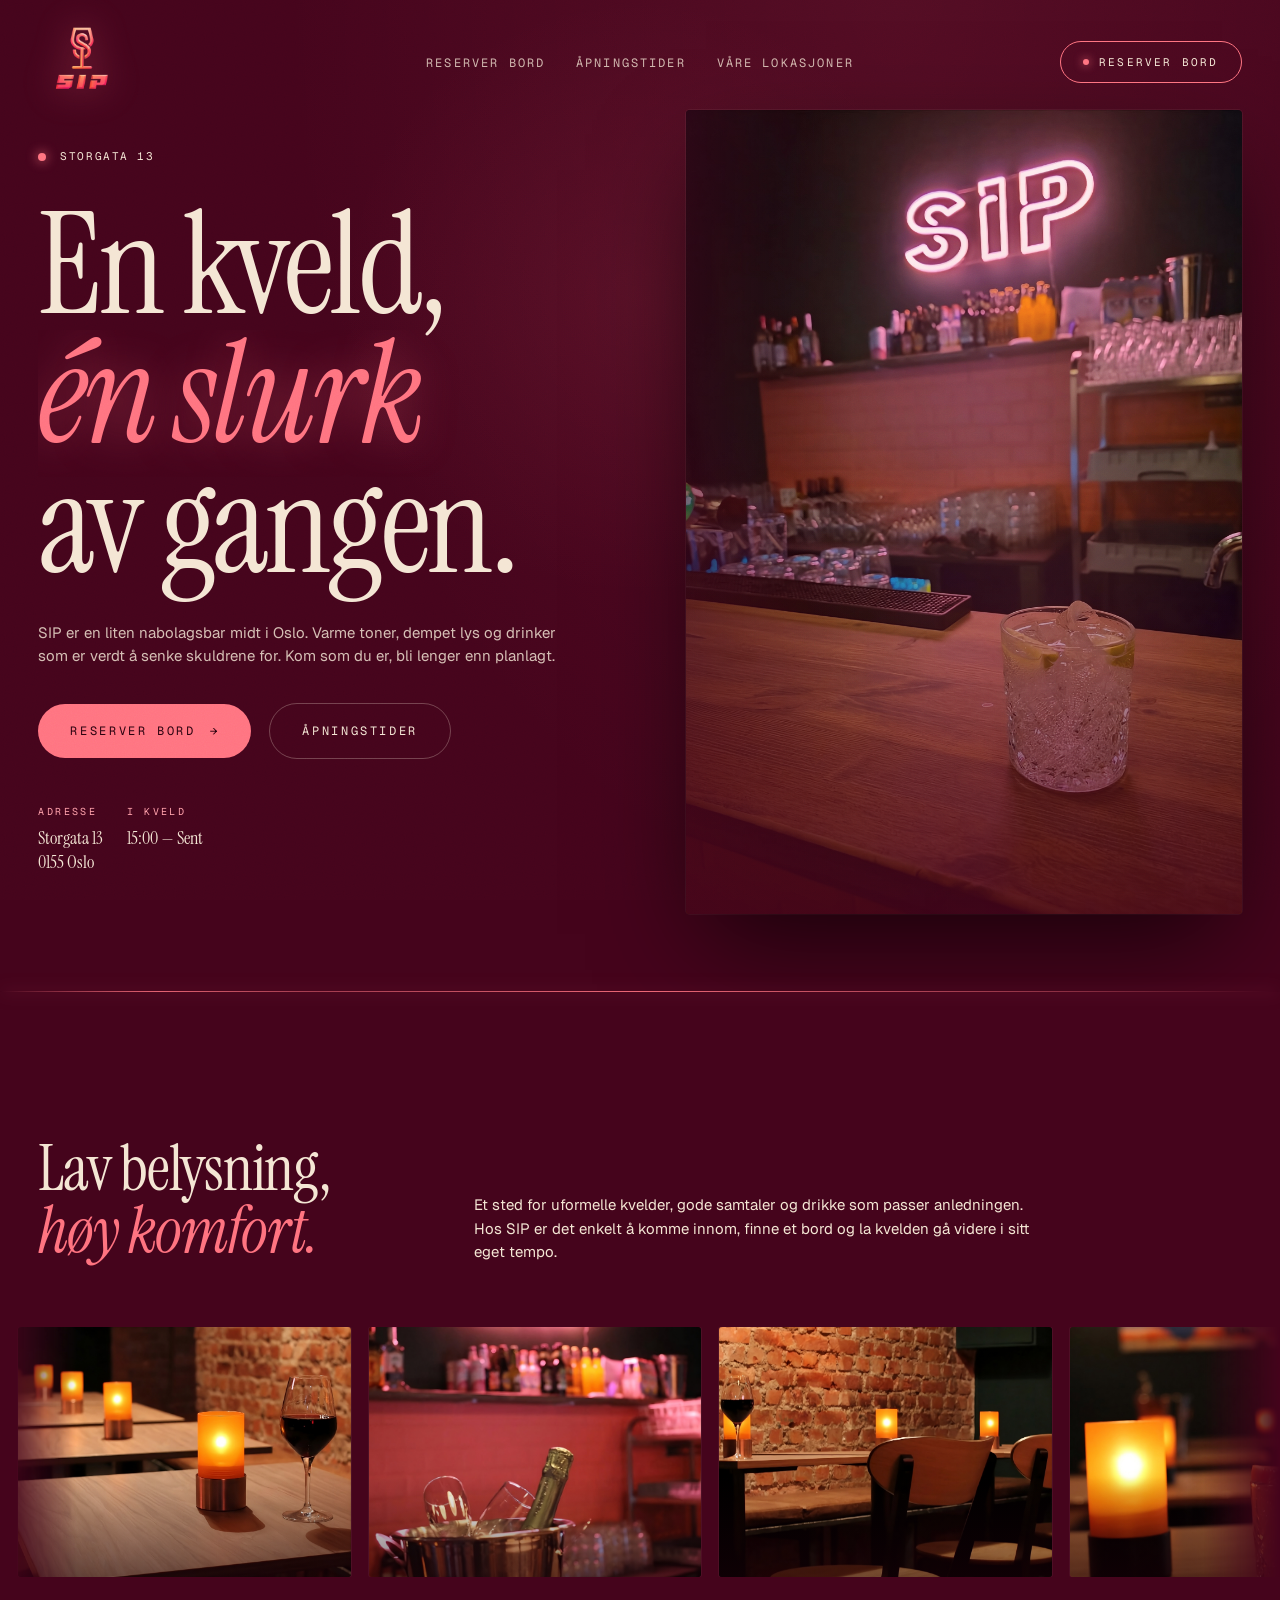
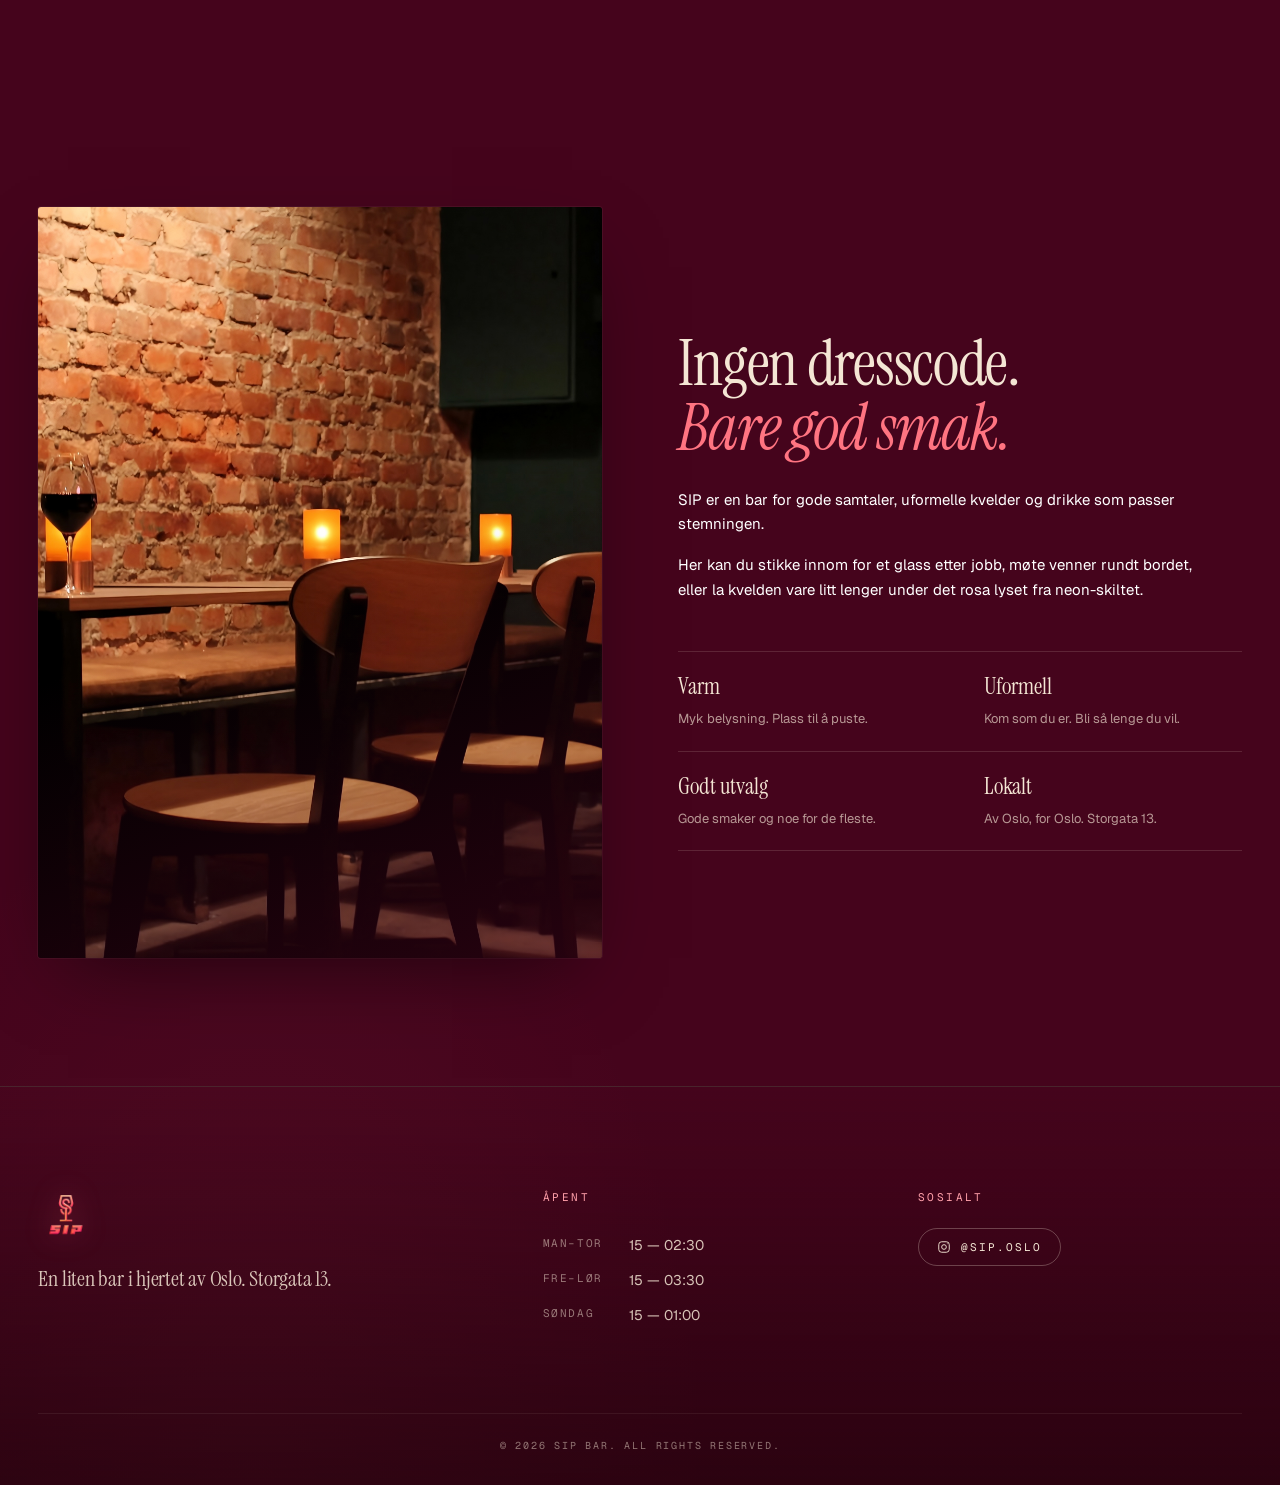
==== index.html @ f164e958 "Nav, copy, and CTA cleanup across all pages" ====
<!doctype html>
<html lang="nb">
<head>
<meta charset="utf-8">
<meta name="viewport" content="width=device-width, initial-scale=1, viewport-fit=cover">
<title>SIP — En bar i Oslo</title>
<meta name="description" content="SIP er en stemningsfull bar i Storgata 13, Oslo. Neon, stearinlys og kvelder som varer.">
<link rel="preconnect" href="https://fonts.googleapis.com">
<link rel="preconnect" href="https://fonts.gstatic.com" crossorigin>
<link href="https://fonts.googleapis.com/css2?family=Instrument+Serif:ital@0;1&family=Geist:wght@300;400;500;600&family=Geist+Mono:wght@400;500&display=swap" rel="stylesheet">
<link rel="stylesheet" href="styles.css">
<link rel="icon" type="image/png" href="assets/sip-logo.png">
<style>
/* ====================== HERO ====================== */
.hero {
  position: relative;
  min-height: 100vh;
  min-height: 100svh;
  padding-top: clamp(110px, 12vh, 160px);
  padding-bottom: clamp(48px, 6vw, 96px);
  overflow: hidden;
  isolation: isolate;
}

.hero-grid {
  position: relative;
  display: grid;
  grid-template-columns: 1.05fr 1fr;
  gap: clamp(32px, 5vw, 80px);
  align-items: stretch;
  max-width: 1680px;
  margin: 0 auto;
  padding: 0 var(--edge);
}

.hero-copy {
  display: flex;
  flex-direction: column;
  justify-content: center;
  padding: clamp(12px, 3vw, 40px) 0;
  position: relative;
  z-index: 2;
}

.hero-meta {
  display: flex;
  align-items: center;
  justify-content: space-between;
  margin-bottom: clamp(24px, 4vh, 48px);
  flex-wrap: wrap;
  gap: 18px;
}
.hero-meta-left { display: flex; align-items: center; gap: 14px; }
.hero-meta .status-dot {
  width: 8px; height: 8px; border-radius: 50%;
  background: var(--sip-neon);
  box-shadow: 0 0 12px var(--sip-neon);
  animation: pulse 2.4s ease-in-out infinite;
}
.hero-meta-right {
  font-family: var(--font-mono);
  font-size: 11px;
  letter-spacing: 0.2em;
  text-transform: uppercase;
  opacity: 0.6;
}

.hero-title {
  font-family: var(--font-display);
  font-weight: 400;
  letter-spacing: -0.025em;
  line-height: 0.92;
  font-size: clamp(64px, 11vw, 200px);
  margin: 0;
}
.hero-title .it {
  font-style: italic;
  color: var(--sip-neon);
  text-shadow: 0 0 40px rgba(255, 116, 129, 0.35);
}
.hero-title .row {
  display: block;
  overflow: hidden;
  padding-bottom: 0.12em;
  margin-bottom: -0.12em;
}
.hero-title .inner {
  display: inline-block;
  transform: translateY(110%);
  opacity: 0;
  animation: heroRise 1.1s cubic-bezier(.2,.8,.2,1) forwards;
}
.hero-title .row:nth-child(1) .inner { animation-delay: 0.15s; }
.hero-title .row:nth-child(2) .inner { animation-delay: 0.3s; }
.hero-title .row:nth-child(3) .inner { animation-delay: 0.45s; }

@keyframes heroRise {
  to { transform: translateY(0); opacity: 1; }
}

.hero-lede {
  max-width: 520px;
  margin-top: clamp(24px, 3.5vh, 40px);
  font-size: clamp(15px, 1.1vw, 18px);
  line-height: 1.55;
  opacity: 0;
  animation: fadeUp 1s 0.9s ease-out forwards;
  color: rgba(244, 230, 212, 0.82);
}
@keyframes fadeUp {
  from { opacity: 0; transform: translateY(16px); }
  to   { opacity: 1; transform: translateY(0); }
}

.hero-cta-row {
  display: flex;
  align-items: center;
  gap: 18px;
  margin-top: clamp(28px, 4vh, 48px);
  flex-wrap: wrap;
  opacity: 0;
  animation: fadeUp 1s 1.05s ease-out forwards;
}

.hero-foot {
  display: flex;
  align-items: flex-start;
  justify-content: flex-start;
  margin-top: auto;
  padding-top: clamp(32px, 5vh, 64px);
  gap: 24px;
  flex-wrap: wrap;
  opacity: 0;
  animation: fadeUp 1s 1.2s ease-out forwards;
}
.hero-foot-item {
  max-width: 200px;
}
.hero-foot-item .label {
  font-family: var(--font-mono);
  font-size: 10px;
  letter-spacing: 0.24em;
  text-transform: uppercase;
  color: var(--sip-neon-soft);
  margin-bottom: 8px;
  display: block;
}
.hero-foot-item .val {
  font-family: var(--font-display);
  font-size: clamp(18px, 1.4vw, 22px);
  line-height: 1.3;
}

/* Hero photo */
.hero-photo-wrap {
  position: relative;
  z-index: 1;
  display: flex;
  align-items: stretch;
  min-height: 520px;
}
.hero-photo {
  position: relative;
  flex: 1;
  border-radius: 4px;
  overflow: hidden;
  opacity: 0;
  transform: scale(1.04);
  animation: heroPhoto 1.6s 0.3s cubic-bezier(.2,.7,.2,1) forwards;
  box-shadow:
    0 40px 100px -20px rgba(0,0,0,0.7),
    0 0 0 1px rgba(244,230,212,0.06);
}
@keyframes heroPhoto {
  to { opacity: 1; transform: scale(1); }
}
.hero-photo img {
  width: 100%; height: 100%; object-fit: cover;
  object-position: center 35%;
  transition: transform 8s ease-out;
}
.hero-photo::after {
  content: "";
  position: absolute; inset: 0;
  pointer-events: none;
  background:
    radial-gradient(ellipse at 60% 30%, rgba(255, 116, 129, 0.22), transparent 55%),
    linear-gradient(180deg, rgba(69, 4, 28, 0) 40%, rgba(69, 4, 28, 0.5) 75%, rgba(69, 4, 28, 0.85) 100%),
    linear-gradient(90deg, rgba(69, 4, 28, 0.55), rgba(69, 4, 28, 0) 30%);
}

/* Hero photo caption */
.hero-photo-cap {
  position: absolute;
  left: 28px; bottom: 24px;
  display: flex;
  align-items: center;
  gap: 12px;
  font-family: var(--font-mono);
  font-size: 10px;
  letter-spacing: 0.24em;
  text-transform: uppercase;
  color: var(--sip-cream);
  opacity: 0.85;
  z-index: 2;
}
.hero-photo-cap .bar {
  width: 28px; height: 1px; background: var(--sip-neon);
}

/* Decorative neon line replacing ticker */
.neon-divider {
  position: relative;
  height: 1px;
  margin: 0;
  overflow: visible;
  background: linear-gradient(90deg,
    transparent 0%,
    rgba(255, 116, 129, 0.35) 15%,
    rgba(255, 116, 129, 0.9) 50%,
    rgba(255, 116, 129, 0.35) 85%,
    transparent 100%);
  box-shadow: 0 0 16px rgba(255, 116, 129, 0.55), 0 0 40px rgba(255, 116, 129, 0.2);
  animation: neonLinePulse 4s ease-in-out infinite;
}
.neon-divider::after {
  content: "";
  position: absolute;
  top: 0; bottom: 0;
  width: 25%;
  background: linear-gradient(90deg, transparent, rgba(255, 116, 129, 0.8), transparent);
  animation: neonSlide 5s ease-in-out infinite;
}
@keyframes neonLinePulse {
  0%, 100% { opacity: 1; box-shadow: 0 0 16px rgba(255, 116, 129, 0.55), 0 0 40px rgba(255, 116, 129, 0.2); }
  50%       { opacity: 0.75; box-shadow: 0 0 8px rgba(255, 116, 129, 0.35), 0 0 24px rgba(255, 116, 129, 0.1); }
}
@keyframes neonSlide {
  0%   { left: -25%; }
  100% { left: 100%; }
}
.ticker span::after {
  content: "✦";
  font-style: normal;
  color: var(--sip-neon);
  font-size: 0.7em;
}
@keyframes tick {
  from { transform: translateX(0); }
  to   { transform: translateX(-50%); }
}

/* ====================== ATMOSPHERE (EDITORIAL GRID) ====================== */
.atmosphere {
  padding: clamp(80px, 10vw, 160px) 0 clamp(60px, 8vw, 120px);
}

.section-head {
  max-width: 1680px;
  margin: 0 auto clamp(40px, 5vw, 80px);
  padding: 0 var(--edge);
  display: grid;
  grid-template-columns: 1fr 2fr;
  gap: clamp(24px, 4vw, 80px);
  align-items: end;
}
.section-head h2 {
  font-family: var(--font-display);
  font-size: clamp(40px, 5vw, 72px);
  line-height: 0.98;
  letter-spacing: -0.02em;
  font-weight: 400;
}
.section-head h2 em {
  font-style: italic;
  color: var(--sip-neon);
}
.section-head p {
  font-size: clamp(15px, 1vw, 17px);
  line-height: 1.55;
  opacity: 0.78;
  max-width: 560px;
}
.section-head .num {
  font-family: var(--font-mono);
  font-size: 11px;
  letter-spacing: 0.22em;
  text-transform: uppercase;
  color: var(--sip-neon-soft);
  display: block;
  margin-bottom: 18px;
}

/* Image marquee — continuous horizontal carousel */
.mood-marquee {
  max-width: 100%;
  overflow: hidden;
  padding: 0;
  position: relative;
  -webkit-mask-image: linear-gradient(90deg, transparent, #000 6%, #000 94%, transparent);
          mask-image: linear-gradient(90deg, transparent, #000 6%, #000 94%, transparent);
}
.mood-marquee-track {
  display: flex;
  gap: clamp(14px, 1.4vw, 24px);
  width: max-content;
  animation: moodTick 50s linear infinite;
  padding-left: clamp(14px, 1.4vw, 24px);
}
.mood-marquee:hover .mood-marquee-track { animation-play-state: paused; }
.mood-slide {
  flex: 0 0 auto;
  width: clamp(280px, 26vw, 420px);
  height: clamp(210px, 19.5vw, 315px); /* 4:3 ratio, uniform */
  border-radius: 3px;
  overflow: hidden;
  box-shadow: 0 0 0 1px rgba(244, 230, 212, 0.05);
  position: relative;
}
.mood-slide img {
  width: 100%;
  height: 100%;
  object-fit: cover;
  display: block;
}
.mood-slide::after {
  content: "";
  position: absolute; inset: 0;
  pointer-events: none;
  background: linear-gradient(180deg, transparent 60%, rgba(26, 1, 8, 0.55));
}
@keyframes moodTick {
  from { transform: translateX(0); }
  to   { transform: translateX(-50%); }
}
@media (max-width: 720px) {
  .mood-marquee { display: none; }
}

/* Asymmetric photo grid (legacy — still used if .mood-grid is present) */
.mood-grid {
  max-width: 1680px;
  margin: 0 auto;
  padding: 0 var(--edge);
  display: grid;
  grid-template-columns: repeat(12, 1fr);
  grid-auto-rows: clamp(70px, 8vw, 120px);
  gap: clamp(12px, 1.4vw, 24px);
}
.mood {
  position: relative;
  overflow: hidden;
  border-radius: 3px;
  box-shadow: 0 0 0 1px rgba(244, 230, 212, 0.05);
}
.mood img {
  width: 100%; height: 100%;
  object-fit: cover;
  transition: transform 1.4s cubic-bezier(.2,.7,.2,1), filter 0.8s ease;
}
.mood:hover img {
  transform: scale(1.06);
  filter: brightness(1.05);
}
.mood::after {
  content: "";
  position: absolute; inset: 0;
  pointer-events: none;
  background: linear-gradient(180deg, transparent 55%, rgba(26, 1, 8, 0.7));
  opacity: 0.8;
  transition: opacity 0.5s ease;
}
.mood:hover::after { opacity: 0.4; }
.mood .cap {
  position: absolute;
  left: 16px; bottom: 14px;
  font-family: var(--font-mono);
  font-size: 10px;
  letter-spacing: 0.22em;
  text-transform: uppercase;
  color: var(--sip-cream);
  z-index: 2;
  display: flex; align-items: center; gap: 8px;
}
.mood .cap::before {
  content: ""; width: 16px; height: 1px; background: var(--sip-neon);
}

/* Grid positions */
.mood.m1 { grid-column: span 5; grid-row: span 5; }
.mood.m2 { grid-column: span 4; grid-row: span 3; }
.mood.m3 { grid-column: span 3; grid-row: span 5; }
.mood.m4 { grid-column: span 4; grid-row: span 2; }
.mood.m5 { grid-column: span 4; grid-row: span 3; }
.mood.m6 { grid-column: span 5; grid-row: span 3; }

/* ====================== PHILOSOPHY / SPLIT ====================== */
.philo {
  padding: clamp(80px, 10vw, 160px) 0;
  position: relative;
}

.philo-inner {
  max-width: 1680px;
  margin: 0 auto;
  padding: 0 var(--edge);
  display: grid;
  grid-template-columns: 1fr 1fr;
  gap: clamp(40px, 6vw, 120px);
  align-items: center;
}

.philo-photo {
  position: relative;
  aspect-ratio: 3/4;
  overflow: hidden;
  border-radius: 3px;
  box-shadow: 0 30px 80px -30px rgba(0,0,0,0.6), 0 0 0 1px rgba(244,230,212,0.05);
}
.philo-photo img { width: 100%; height: 100%; object-fit: cover; }
.philo-photo::after {
  content: ""; position: absolute; inset: 0;
  background: linear-gradient(160deg, rgba(69, 4, 28, 0) 50%, rgba(69, 4, 28, 0.55));
}
.philo-photo .frame-marker {
  position: absolute;
  right: 20px; top: 20px;
  font-family: var(--font-mono);
  font-size: 10px;
  letter-spacing: 0.24em;
  text-transform: uppercase;
  color: var(--sip-cream);
  display: flex; align-items: center; gap: 10px;
  z-index: 2;
}
.philo-photo .frame-marker::before {
  content: ""; width: 6px; height: 6px; border-radius: 50%;
  background: var(--sip-neon); box-shadow: 0 0 8px var(--sip-neon);
}

.philo-copy h2 {
  font-family: var(--font-display);
  font-size: clamp(40px, 5vw, 80px);
  line-height: 1.0;
  letter-spacing: -0.02em;
  font-weight: 400;
  margin: 18px 0 28px;
}
.philo-copy h2 em { font-style: italic; color: var(--sip-neon); }

.philo-copy p {
  font-size: clamp(15px, 1.05vw, 18px);
  line-height: 1.65;
  opacity: 0.82;
  max-width: 540px;
}
.philo-copy p + p { margin-top: 16px; }

.pillar-list {
  list-style: none;
  margin-top: 48px;
  display: grid;
  grid-template-columns: 1fr 1fr;
  gap: 0;
}
.pillar-list li {
  padding: 22px 0;
  border-top: 1px solid var(--sip-hairline);
  display: flex;
  flex-direction: column;
  gap: 6px;
}
.pillar-list li:nth-child(2n) { padding-left: 24px; }
.pillar-list li:last-child,
.pillar-list li:nth-last-child(2) {
  border-bottom: 1px solid var(--sip-hairline);
}
.pillar-list .n {
  font-family: var(--font-mono);
  font-size: 10px;
  letter-spacing: 0.2em;
  color: var(--sip-neon-soft);
}
.pillar-list .t {
  font-family: var(--font-display);
  font-size: clamp(22px, 1.8vw, 28px);
  line-height: 1.1;
}
.pillar-list .d {
  font-size: 13px;
  opacity: 0.65;
  line-height: 1.5;
  margin-top: 4px;
}


/* ====================== CLOSING CTA ====================== */
.closer {
  padding: clamp(100px, 14vw, 200px) var(--edge);
  text-align: center;
  position: relative;
  overflow: hidden;
  isolation: isolate;
}
.closer::before {
  content: "";
  position: absolute; inset: 0;
  background: radial-gradient(ellipse 50% 50% at 50% 50%, rgba(255, 116, 129, 0.15), transparent 70%);
  z-index: -1;
}
.closer h2 {
  font-family: var(--font-display);
  font-size: clamp(56px, 10vw, 180px);
  line-height: 0.9;
  letter-spacing: -0.03em;
  font-weight: 400;
}
.closer h2 em { font-style: italic; color: var(--sip-neon); text-shadow: 0 0 60px rgba(255, 116, 129, 0.4); }
.closer p {
  max-width: 540px;
  margin: 28px auto 48px;
  font-size: clamp(15px, 1.1vw, 18px);
  opacity: 0.82;
  line-height: 1.55;
}

/* ====================== RESPONSIVE ====================== */
@media (max-width: 1100px) {
  .hero-grid { grid-template-columns: 1fr; }
  .hero-photo-wrap { min-height: 420px; order: -1; }
  .philo-inner { grid-template-columns: 1fr; gap: 48px; }
  .philo-photo { aspect-ratio: 16/11; max-height: 420px; }
  .hours-inner { grid-template-columns: 1fr; }
  .neon-card { aspect-ratio: 16/10; }
  .section-head { grid-template-columns: 1fr; }
  .mood-grid {
    grid-template-columns: repeat(6, 1fr);
    grid-auto-rows: clamp(80px, 12vw, 140px);
  }
  .mood.m1 { grid-column: span 6; grid-row: span 4; }
  .mood.m2 { grid-column: span 3; grid-row: span 3; }
  .mood.m3 { grid-column: span 3; grid-row: span 3; }
  .mood.m4 { grid-column: span 3; grid-row: span 2; }
  .mood.m5 { grid-column: span 3; grid-row: span 2; }
  .mood.m6 { grid-column: span 6; grid-row: span 3; }
}

@media (max-width: 640px) {
  .hero { padding-top: 100px; }
  .hero-title { font-size: clamp(56px, 16vw, 96px); }
  .hero-photo-wrap { min-height: 320px; }
  .pillar-list { grid-template-columns: 1fr; }
  .pillar-list li:nth-child(2n) { padding-left: 0; }
  .pillar-list li { border-bottom: 0; }
  .pillar-list li:last-child { border-bottom: 1px solid var(--sip-hairline); }
  .mood-grid { grid-template-columns: repeat(2, 1fr); grid-auto-rows: 180px; gap: 10px; }
  .mood.m1, .mood.m6 { grid-column: span 2; grid-row: span 2; }
  .mood.m2, .mood.m3, .mood.m4, .mood.m5 { grid-column: span 1; grid-row: span 1; }
  .hours-row .day { font-size: 22px; }
}
@media (max-width: 960px) {
  .hero { padding-top: 32px; }
}
</style>
</head>
<body data-spotlight-root>

<!-- ============ NAV ============ -->
<header class="nav">
  <a href="index.html" class="nav-logo" aria-label="SIP Bar">
    <img src="assets/sip-logo.png" alt="SIP">
  </a>
  <nav>
    <ul class="nav-links">
      <li><a href="reserver.html">Reserver Bord</a></li>
      <li><a href="aapningstider.html">Åpningstider</a></li>
      <li><a href="lokasjoner.html">Våre Lokasjoner</a></li>
    </ul>
  </nav>
  <a href="reserver.html" class="nav-cta">
    <span class="dot"></span>
    Reserver Bord
  </a>
  <button class="nav-mobile-toggle" aria-label="Meny">
    <span></span><span></span><span></span>
  </button>
</header>

<aside class="nav-mobile-panel">
  <a href="reserver.html">Reserver Bord</a>
  <a href="aapningstider.html">Åpningstider</a>
  <a href="lokasjoner.html">Våre Lokasjoner</a>
</aside>

<!-- ============ HERO ============ -->
<section class="hero">
  <!-- Cursor spotlight -->
  <div data-spotlight aria-hidden="true" style="position:absolute; inset:0; z-index:0; pointer-events:none;
        background: radial-gradient(circle 500px at var(--mx, 50%) var(--my, 30%), rgba(255, 116, 129, 0.08), transparent 60%);"></div>

  <div class="hero-grid">
    <div class="hero-copy">
      <div class="hero-meta">
        <div class="hero-meta-left">
          <span class="status-dot"></span>
          <span class="mono-small">Storgata 13</span>
        </div>
        <div class="hero-meta-right">
</div>
      </div>

      <h1 class="hero-title">
        <span class="row"><span class="inner">En kveld,</span></span>
        <span class="row"><span class="inner"><span class="it">én slurk</span></span></span>
        <span class="row"><span class="inner">av gangen.</span></span>
      </h1>

      <p class="hero-lede">
        SIP er en liten nabolagsbar midt i Oslo. Varme toner, dempet lys
        og drinker som er verdt å senke skuldrene for. Kom som du er, bli lenger enn planlagt.
      </p>

      <div class="hero-cta-row">
        <a href="reserver.html" class="btn btn--primary">
          Reserver Bord
          <span class="arrow">→</span>
        </a>
        <a href="aapningstider.html" class="btn btn--ghost">
          Åpningstider
        </a>
      </div>

      <div class="hero-foot">
        <div class="hero-foot-item">
          <span class="label">Adresse</span>
          <span class="val">Storgata 13<br>0155 Oslo</span>
        </div>
        <div class="hero-foot-item">
          <span class="label">I kveld</span>
          <span class="val">15:00 — Sent</span>
        </div>
      </div>
    </div>

    <div class="hero-photo-wrap">
      <div class="hero-photo">
        <img src="assets/bar-counter-neon.jpeg" alt="Bar-disken på SIP med neonskilt og en drink" data-parallax="0.05">
      </div>
    </div>
  </div>
</section>

<!-- ============ NEON DIVIDER ============ -->
<div class="neon-divider" aria-hidden="true"></div>

<!-- ============ ATMOSPHERE ============ -->
<section class="atmosphere">
  <div class="section-head">
    <div class="reveal">
      <span class="num">
</span>
      <h2>Lav belysning,<br><em>høy komfort.</em></h2>
    </div>
    <p class="reveal delay-1">
      Et sted for uformelle kvelder, gode samtaler og drikke som passer anledningen. Hos SIP er det enkelt å komme innom, finne et bord og la kvelden gå videre i sitt eget tempo.
    </p>
  </div>

  <!-- Desktop / tablet: moving image carousel -->
  <div class="mood-marquee" aria-hidden="true">
    <div class="mood-marquee-track">
      <div class="mood-slide"><img src="assets/candles-tables.jpeg" alt=""></div>
      <div class="mood-slide"><img src="assets/neon-champagne.jpeg" alt=""></div>
      <div class="mood-slide"><img src="assets/brick-wall-wine.jpeg" alt=""></div>
      <div class="mood-slide"><img src="assets/cocktail-art.jpeg" alt=""></div>
      <div class="mood-slide"><img src="assets/neon-bucket-floor.jpeg" alt=""></div>
      <div class="mood-slide"><img src="assets/room-wide.jpeg" alt=""></div>
      <!-- duplicate set for seamless loop -->
      <div class="mood-slide"><img src="assets/candles-tables.jpeg" alt=""></div>
      <div class="mood-slide"><img src="assets/neon-champagne.jpeg" alt=""></div>
      <div class="mood-slide"><img src="assets/brick-wall-wine.jpeg" alt=""></div>
      <div class="mood-slide"><img src="assets/cocktail-art.jpeg" alt=""></div>
      <div class="mood-slide"><img src="assets/neon-bucket-floor.jpeg" alt=""></div>
      <div class="mood-slide"><img src="assets/room-wide.jpeg" alt=""></div>
    </div>
  </div>

  <div class="mood-grid" style="display:none;">
    <div class="mood m1 reveal">
      <img src="assets/candles-tables.jpeg" alt="Bord med stearinlys og et glass rødvin">
    </div>
    <div class="mood m2 reveal delay-1">
      <img src="assets/neon-champagne.jpeg" alt="Champagne-bøtte under SIP-neonskiltet">
    </div>
    <div class="mood m3 reveal delay-2">
      <img src="assets/brick-wall-wine.jpeg" alt="Stoler ved en vegg av eksponert mur">
    </div>
    <div class="mood m4 reveal delay-1">
      <img src="assets/cocktail-art.jpeg" alt="Cocktail ved stearinlys">
    </div>
    <div class="mood m5 reveal delay-2">
      <img src="assets/neon-bucket-floor.jpeg" alt="SIP neon og rutete gulv">
    </div>
    <div class="mood m6 reveal delay-3">
      <img src="assets/room-wide.jpeg" alt="Oversikt over baren">
    </div>
  </div>
</section>

<!-- ============ PHILOSOPHY ============ -->
<section class="philo">
  <div class="philo-inner">
    <div class="philo-photo reveal">
      <img src="assets/brick-wall-wine.jpeg" alt="Rødvin foran murvegg">
    </div>
    <div class="philo-copy reveal delay-1">
      <h2>Ingen dresscode.<br><em>Bare god smak.</em></h2>
      <p style="color: rgb(255, 255, 255); opacity: 1;">
        SIP er en bar for gode samtaler, uformelle kvelder og drikke som passer stemningen.
      </p>
      <p style="color: rgb(255, 255, 255); opacity: 1;">
        Her kan du stikke innom for et glass etter jobb, møte venner rundt bordet, eller la kvelden vare litt lenger under det rosa lyset fra neon-skiltet.
      </p>

      <ul class="pillar-list">
        <li><span class="t">Varm</span><span class="d">Myk belysning. Plass til å puste.</span></li>
        <li><span class="t">Uformell</span><span class="d">Kom som du er. Bli så lenge du vil.</span></li>
        <li><span class="t">Godt utvalg</span><span class="d">Gode smaker og noe for de fleste.</span></li>
        <li><span class="t">Lokalt</span><span class="d">Av Oslo, for Oslo. Storgata 13.</span></li>
      </ul>
    </div>
  </div>
</section>


<!-- ============ FOOTER ============ -->
<footer class="footer">
  <div class="footer-inner">
    <div class="footer-brand">
      <img src="assets/sip-logo.png" alt="SIP">
      <p>En liten bar i hjertet av Oslo. Storgata 13.</p>
    </div>
    <div class="footer-col">
      <h4>Åpent</h4>
      <ul>
        <li><span>Man–Tor</span><span>15 — 02:30</span></li>
        <li><span>Fre–Lør</span><span>15 — 03:30</span></li>
        <li><span>Søndag</span><span>15 — 01:00</span></li>
      </ul>
    </div>
    <div class="footer-col">
      <h4>Sosialt</h4>
      <a href="https://www.instagram.com/sip.oslo/" target="_blank" rel="noopener" class="footer-social">
        <svg viewBox="0 0 24 24" fill="none" stroke="currentColor" stroke-width="1.6">
          <rect x="3" y="3" width="18" height="18" rx="5"/>
          <circle cx="12" cy="12" r="4"/>
          <circle cx="17.5" cy="6.5" r="0.8" fill="currentColor" stroke="none"/>
        </svg>
        @sip.oslo
      </a>
    </div>
  </div>
  <div class="footer-bottom">
    <span>© <span data-year>2026</span> SIP Bar. All rights reserved.</span>
  </div>
</footer>

<script src="shared.js"></script>
</body>
</html>
---- styles.css ----
/* SIP Bar — shared styles */

:root {
  --sip-wine: #45041c;
  --sip-wine-deep: #2a020f;
  --sip-wine-dark: #1a0108;
  --sip-neon: #ff7481;
  --sip-neon-soft: #ffa0aa;
  --sip-cream: #f4e6d4;
  --sip-paper: #ede1d0;
  --sip-ink: #1a0108;
  --sip-hairline: rgba(244, 230, 212, 0.14);
  --sip-hairline-strong: rgba(244, 230, 212, 0.28);

  --font-display: "Instrument Serif", "Cormorant Garamond", Georgia, serif;
  --font-body: "Geist", "Inter", system-ui, sans-serif;
  --font-mono: "Geist Mono", "JetBrains Mono", ui-monospace, monospace;

  --edge: clamp(24px, 3vw, 56px);
  --gutter: clamp(16px, 1.6vw, 28px);
}

* { box-sizing: border-box; margin: 0; padding: 0; }

html, body {
  background: var(--sip-wine);
  color: var(--sip-cream);
  font-family: var(--font-body);
  font-weight: 400;
  font-size: 16px;
  line-height: 1.5;
  -webkit-font-smoothing: antialiased;
  text-rendering: optimizeLegibility;
  overflow-x: hidden;
}

body {
  min-height: 100vh;
  position: relative;
  background:
    radial-gradient(ellipse 80% 50% at 70% 0%, rgba(255, 116, 129, 0.08), transparent 60%),
    radial-gradient(ellipse 60% 40% at 20% 100%, rgba(255, 116, 129, 0.06), transparent 60%),
    var(--sip-wine);
}

/* Grain overlay — subtle film texture everywhere */
body::before {
  content: "";
  position: fixed;
  inset: 0;
  pointer-events: none;
  z-index: 1000;
  opacity: 0.08;
  mix-blend-mode: overlay;
  background-image: url("data:image/svg+xml;utf8,<svg xmlns='http://www.w3.org/2000/svg' width='200' height='200'><filter id='n'><feTurbulence type='fractalNoise' baseFrequency='0.9' numOctaves='2' stitchTiles='stitch'/></filter><rect width='100%25' height='100%25' filter='url(%23n)'/></svg>");
}

img { max-width: 100%; display: block; }
a { color: inherit; text-decoration: none; }
button { font: inherit; color: inherit; background: none; border: 0; cursor: pointer; }

/* Typography ------------------------------------------------------------- */

.display {
  font-family: var(--font-display);
  font-weight: 400;
  letter-spacing: -0.02em;
  line-height: 0.95;
}

.mono-label {
  font-family: var(--font-mono);
  font-size: 11px;
  letter-spacing: 0.22em;
  text-transform: uppercase;
  font-weight: 400;
  color: var(--sip-neon-soft);
}

.mono-small {
  font-family: var(--font-mono);
  font-size: 11px;
  letter-spacing: 0.14em;
  text-transform: uppercase;
}

.eyebrow {
  display: inline-flex;
  align-items: center;
  gap: 10px;
  font-family: var(--font-mono);
  font-size: 11px;
  letter-spacing: 0.22em;
  text-transform: uppercase;
  color: var(--sip-neon-soft);
}
.eyebrow::before {
  content: "";
  width: 28px;
  height: 1px;
  background: var(--sip-neon);
  display: inline-block;
}

/* Layout ------------------------------------------------------------------ */

.page {
  min-height: 100vh;
  display: flex;
  flex-direction: column;
}

.edge {
  padding-left: var(--edge);
  padding-right: var(--edge);
}

.container {
  width: 100%;
  max-width: 1680px;
  margin: 0 auto;
}

.container-wide {
  width: 100%;
  max-width: 2040px;
  margin: 0 auto;
}

/* NAV --------------------------------------------------------------------- */

.nav {
  position: fixed;
  top: 0; left: 0; right: 0;
  z-index: 100;
  padding: 18px var(--edge);
  display: grid;
  grid-template-columns: 1fr auto 1fr;
  align-items: center;
  transition: background 0.4s ease, backdrop-filter 0.4s ease, padding 0.3s ease;
}
.nav.scrolled {
  background: rgba(26, 1, 8, 0.72);
  backdrop-filter: blur(18px) saturate(140%);
  -webkit-backdrop-filter: blur(18px) saturate(140%);
  padding-top: 14px;
  padding-bottom: 14px;
  border-bottom: 1px solid var(--sip-hairline);
}

.nav-logo {
  display: flex;
  align-items: center;
  gap: 12px;
  height: 88px;
  justify-self: start;
  transition: height 0.3s ease;
}
.nav-logo img {
  height: 88px;
  width: auto;
  filter: drop-shadow(0 0 18px rgba(255, 116, 129, 0.45));
  transition: filter 0.4s ease, transform 0.4s ease, height 0.3s ease;
  image-rendering: -webkit-optimize-contrast;
}
.nav-logo:hover img {
  filter: drop-shadow(0 0 26px rgba(255, 116, 129, 0.75));
  transform: scale(1.03);
}
/* Slightly smaller once the nav is in scrolled/condensed state, still ~1.7x original */
.nav.scrolled .nav-logo,
.nav.scrolled .nav-logo img {
  height: 72px;
}

.nav-links {
  display: flex;
  align-items: center;
  gap: clamp(18px, 2.4vw, 40px);
  list-style: none;
}
.nav-links a {
  font-family: var(--font-mono);
  font-size: 12px;
  letter-spacing: 0.18em;
  text-transform: uppercase;
  color: var(--sip-cream);
  opacity: 0.78;
  position: relative;
  padding: 6px 0;
  transition: opacity 0.25s ease, color 0.25s ease;
}
.nav-links a::after {
  content: "";
  position: absolute;
  left: 0; right: 0; bottom: 0;
  height: 1px;
  background: var(--sip-neon);
  transform: scaleX(0);
  transform-origin: left;
  transition: transform 0.35s cubic-bezier(.3,.7,.3,1);
}
.nav-links a:hover,
.nav-links a.active {
  opacity: 1;
  color: var(--sip-neon-soft);
}
.nav-links a:hover::after,
.nav-links a.active::after {
  transform: scaleX(1);
}

.nav-cta {
  display: inline-flex;
  align-items: center;
  justify-content: center;
  justify-self: end;
  gap: 10px;
  padding: 12px 22px;
  min-width: 168px;
  border: 1px solid var(--sip-neon);
  border-radius: 999px;
  font-family: var(--font-mono);
  font-size: 11px;
  letter-spacing: 0.2em;
  text-transform: uppercase;
  color: var(--sip-cream);
  transition: background 0.3s ease, color 0.3s ease, box-shadow 0.4s ease;
}
.nav-cta:hover {
  background: var(--sip-neon);
  color: var(--sip-wine-deep);
  box-shadow: 0 0 24px rgba(255, 116, 129, 0.45);
}
.nav-cta .dot {
  width: 6px; height: 6px; border-radius: 50%;
  background: var(--sip-neon);
  box-shadow: 0 0 10px var(--sip-neon);
  animation: pulse 2.2s ease-in-out infinite;
}
.nav-cta:hover .dot { background: var(--sip-wine-deep); box-shadow: none; }

.nav-mobile-toggle {
  display: none;
  width: 40px;
  height: 40px;
  position: relative;
  justify-self: end;
}
.nav-mobile-toggle span {
  position: absolute;
  left: 8px; right: 8px;
  height: 1px;
  background: var(--sip-cream);
  transition: transform 0.3s ease, opacity 0.3s ease;
}
.nav-mobile-toggle span:nth-child(1) { top: 14px; }
.nav-mobile-toggle span:nth-child(2) { top: 20px; }
.nav-mobile-toggle span:nth-child(3) { top: 26px; }
.nav-mobile-toggle.open span:nth-child(1) { transform: translateY(6px) rotate(45deg); }
.nav-mobile-toggle.open span:nth-child(2) { opacity: 0; }
.nav-mobile-toggle.open span:nth-child(3) { transform: translateY(-6px) rotate(-45deg); }

.nav-mobile-panel {
  position: fixed;
  inset: 0;
  background: rgba(26, 1, 8, 0.96);
  backdrop-filter: blur(24px);
  -webkit-backdrop-filter: blur(24px);
  z-index: 90;
  padding: 120px var(--edge) 40px;
  display: flex;
  flex-direction: column;
  gap: 4px;
  opacity: 0;
  pointer-events: none;
  transition: opacity 0.35s ease;
}
.nav-mobile-panel.open {
  opacity: 1;
  pointer-events: auto;
}
.nav-mobile-panel a {
  font-family: var(--font-display);
  font-size: 42px;
  padding: 14px 0;
  border-bottom: 1px solid var(--sip-hairline);
  color: var(--sip-cream);
  transition: color 0.25s ease, padding 0.25s ease;
}
.nav-mobile-panel a:hover,
.nav-mobile-panel a.active {
  color: var(--sip-neon);
  padding-left: 8px;
}

/* Buttons ---------------------------------------------------------------- */

.btn {
  display: inline-flex;
  align-items: center;
  gap: 14px;
  padding: 18px 32px;
  border-radius: 999px;
  font-family: var(--font-mono);
  font-size: 12px;
  letter-spacing: 0.22em;
  text-transform: uppercase;
  transition: transform 0.25s ease, box-shadow 0.4s ease, background 0.3s ease, color 0.3s ease;
  position: relative;
  overflow: hidden;
}
.btn--primary {
  background: var(--sip-neon);
  color: var(--sip-wine-deep);
  box-shadow: 0 0 0 rgba(255, 116, 129, 0), 0 10px 40px -10px rgba(255, 116, 129, 0);
}
.btn--primary:hover {
  transform: translateY(-2px);
  box-shadow: 0 0 40px rgba(255, 116, 129, 0.55), 0 10px 40px -10px rgba(255, 116, 129, 0.6);
}
.btn--ghost {
  background: transparent;
  color: var(--sip-cream);
  border: 1px solid var(--sip-hairline-strong);
}
.btn--ghost:hover {
  border-color: var(--sip-neon);
  color: var(--sip-neon-soft);
  box-shadow: 0 0 24px rgba(255, 116, 129, 0.25);
}
.btn .arrow {
  display: inline-block;
  transition: transform 0.3s ease;
}
.btn:hover .arrow { transform: translateX(4px); }

/* Footer ----------------------------------------------------------------- */

.footer {
  margin-top: auto;
  padding: clamp(60px, 8vw, 120px) var(--edge) 32px;
  border-top: 1px solid var(--sip-hairline);
  position: relative;
  background: linear-gradient(180deg, transparent, rgba(26, 1, 8, 0.6));
}
.footer-inner {
  max-width: 1680px;
  margin: 0 auto;
  display: grid;
  grid-template-columns: 1.4fr 1fr 1fr;
  gap: clamp(24px, 4vw, 80px);
  align-items: start;
}
.footer h4 {
  font-family: var(--font-mono);
  font-size: 11px;
  letter-spacing: 0.22em;
  text-transform: uppercase;
  color: var(--sip-neon-soft);
  margin-bottom: 22px;
  font-weight: 400;
}
.footer-brand img {
  height: 56px;
  width: auto;
  margin-bottom: 20px;
  filter: drop-shadow(0 0 14px rgba(255, 116, 129, 0.3));
}
.footer-brand p {
  font-family: var(--font-display);
  font-size: 22px;
  line-height: 1.25;
  letter-spacing: -0.01em;
  max-width: 320px;
  opacity: 0.85;
}
.footer-col ul { list-style: none; }
.footer-col li {
  padding: 7px 0;
  font-size: 14px;
  opacity: 0.85;
  display: flex;
  justify-content: flex-start;
  gap: 14px;
}
.footer-col li span:first-child { opacity: 0.6; font-family: var(--font-mono); font-size: 11px; letter-spacing: 0.14em; text-transform: uppercase; min-width: 72px; flex-shrink: 0; }
.footer-col a { transition: color 0.25s ease; }
.footer-col a:hover { color: var(--sip-neon); }

.footer-social {
  display: inline-flex;
  align-items: center;
  gap: 10px;
  padding: 10px 18px;
  border: 1px solid var(--sip-hairline-strong);
  border-radius: 999px;
  font-family: var(--font-mono);
  font-size: 11px;
  letter-spacing: 0.18em;
  text-transform: uppercase;
  transition: border-color 0.3s ease, color 0.3s ease, box-shadow 0.4s ease;
}
.footer-social:hover {
  border-color: var(--sip-neon);
  color: var(--sip-neon-soft);
  box-shadow: 0 0 20px rgba(255, 116, 129, 0.3);
}
.footer-social svg { width: 14px; height: 14px; }

.footer-bottom {
  max-width: 1680px;
  margin: 80px auto 0;
  padding-top: 24px;
  border-top: 1px solid var(--sip-hairline);
  display: flex;
  justify-content: center;
  align-items: center;
  gap: 20px;
  font-family: var(--font-mono);
  font-size: 10px;
  letter-spacing: 0.18em;
  text-transform: uppercase;
  opacity: 0.5;
  flex-wrap: wrap;
}

/* Reveal animations ----------------------------------------------------- */

.reveal {
  opacity: 0;
  transform: translateY(24px);
  transition: opacity 1s cubic-bezier(.2,.7,.2,1), transform 1s cubic-bezier(.2,.7,.2,1);
}
.reveal.in {
  opacity: 1;
  transform: translateY(0);
}
.reveal.delay-1 { transition-delay: 0.08s; }
.reveal.delay-2 { transition-delay: 0.16s; }
.reveal.delay-3 { transition-delay: 0.24s; }
.reveal.delay-4 { transition-delay: 0.32s; }
.reveal.delay-5 { transition-delay: 0.4s; }

@keyframes pulse {
  0%, 100% { opacity: 1; transform: scale(1); }
  50% { opacity: 0.5; transform: scale(0.9); }
}

@keyframes neonFlicker {
  0%, 100% { opacity: 1; filter: drop-shadow(0 0 14px rgba(255, 116, 129, 0.5)); }
  42% { opacity: 1; filter: drop-shadow(0 0 16px rgba(255, 116, 129, 0.6)); }
  43% { opacity: 0.72; filter: drop-shadow(0 0 4px rgba(255, 116, 129, 0.2)); }
  45% { opacity: 1; filter: drop-shadow(0 0 18px rgba(255, 116, 129, 0.7)); }
  75% { opacity: 1; }
  76% { opacity: 0.85; }
  77% { opacity: 1; }
}

@keyframes breathe {
  0%, 100% { box-shadow: 0 0 30px rgba(255, 116, 129, 0.25), inset 0 0 30px rgba(255, 116, 129, 0.05); }
  50% { box-shadow: 0 0 55px rgba(255, 116, 129, 0.4), inset 0 0 40px rgba(255, 116, 129, 0.08); }
}

/* Responsive ------------------------------------------------------------- */

@media (max-width: 960px) {
  .nav-links, .nav > .nav-cta { display: none; }
  .nav-mobile-toggle { display: block; }
  .footer-inner { grid-template-columns: 1fr 1fr; }
  .footer-brand { grid-column: 1 / -1; }

  /* Plan B: non-fixed nav on mobile — scrolls away with page.
     Eliminates the iOS Safari position:fixed compositing gap entirely. */
  .nav {
    position: relative;
    top: auto;
    padding: 0 var(--edge);
    background: rgba(26, 1, 8, 0.95);
    border-bottom: 1px solid var(--sip-hairline);
    transition: none;
  }
  .nav.scrolled {
    position: relative;
    padding: 0 var(--edge);
    backdrop-filter: none;
    -webkit-backdrop-filter: none;
    background: rgba(26, 1, 8, 0.95);
  }
  .nav-logo,
  .nav-logo img,
  .nav.scrolled .nav-logo,
  .nav.scrolled .nav-logo img {
    height: 72px;
    transition: none;
  }
}

@media (max-width: 640px) {
  :root { --edge: 22px; }
  .footer-inner { grid-template-columns: 1fr; gap: 36px; }
  .footer-bottom { flex-direction: column; align-items: flex-start; gap: 10px; }
}
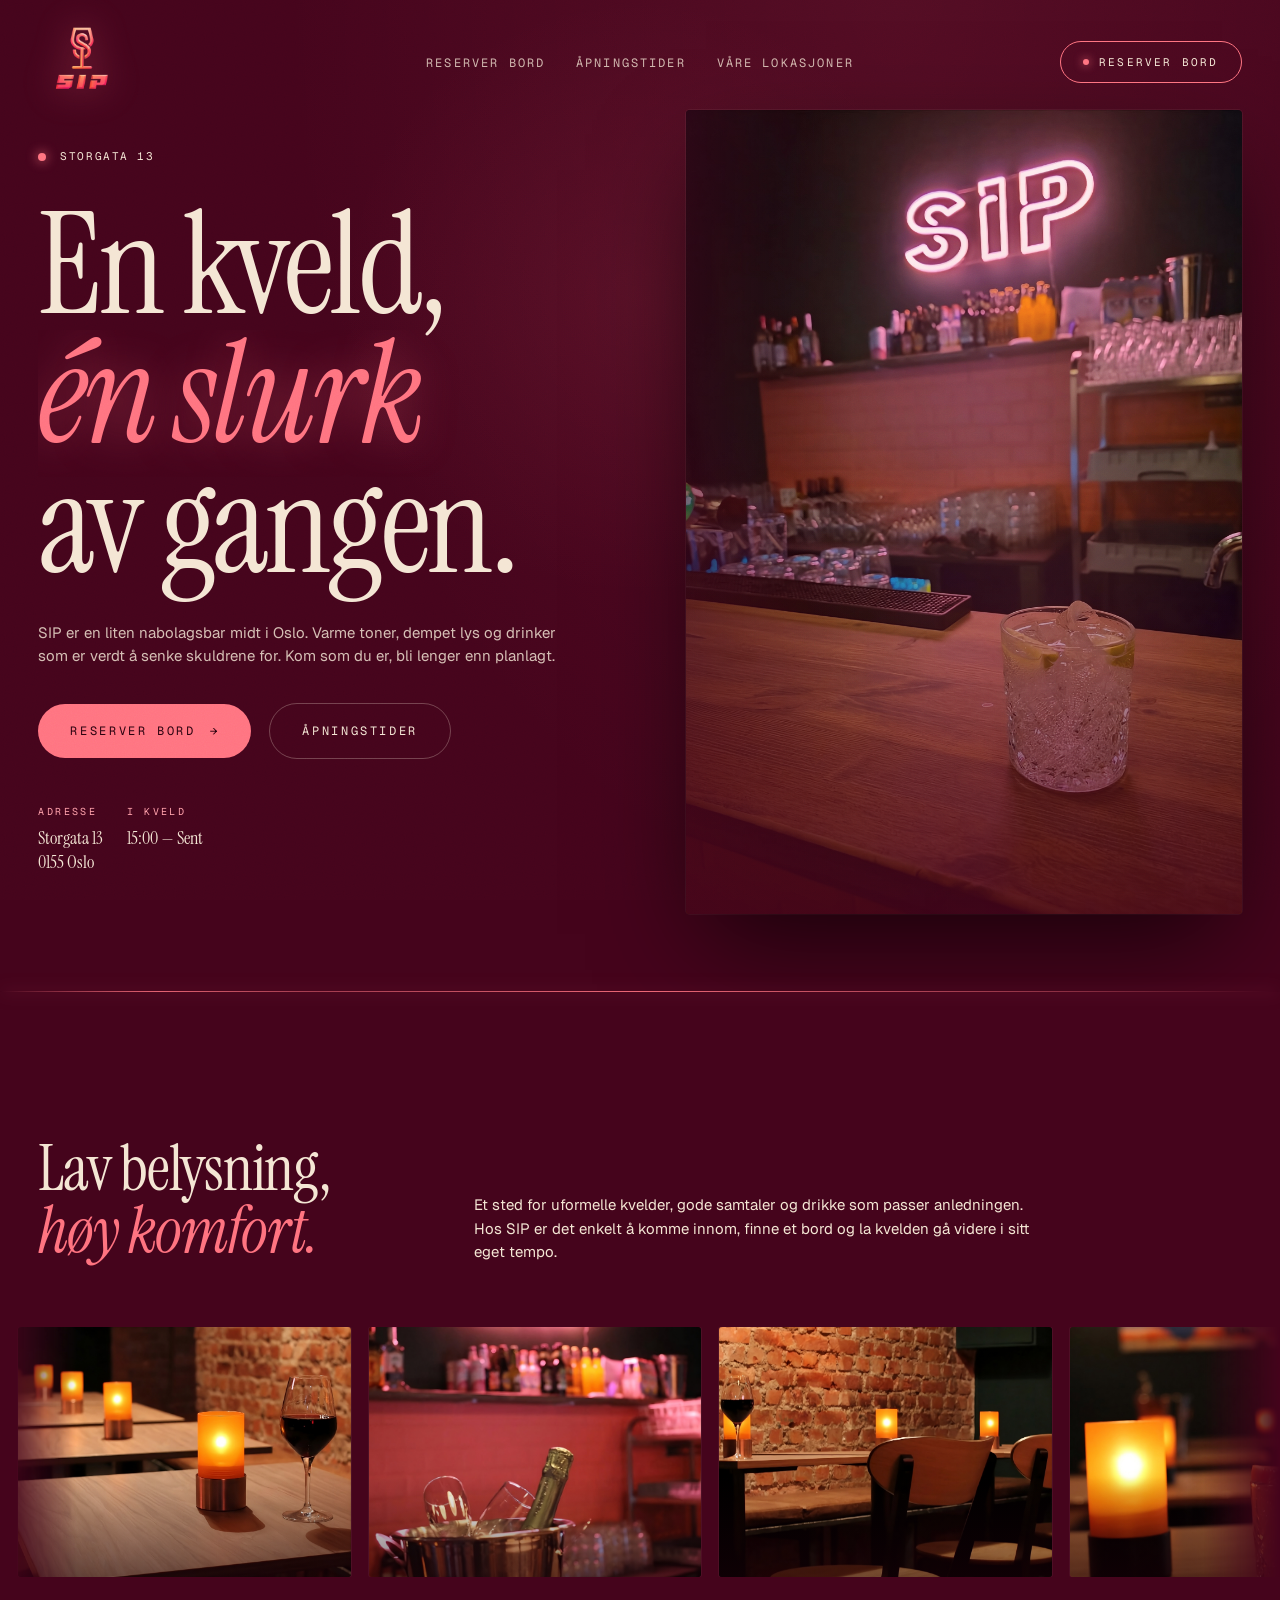
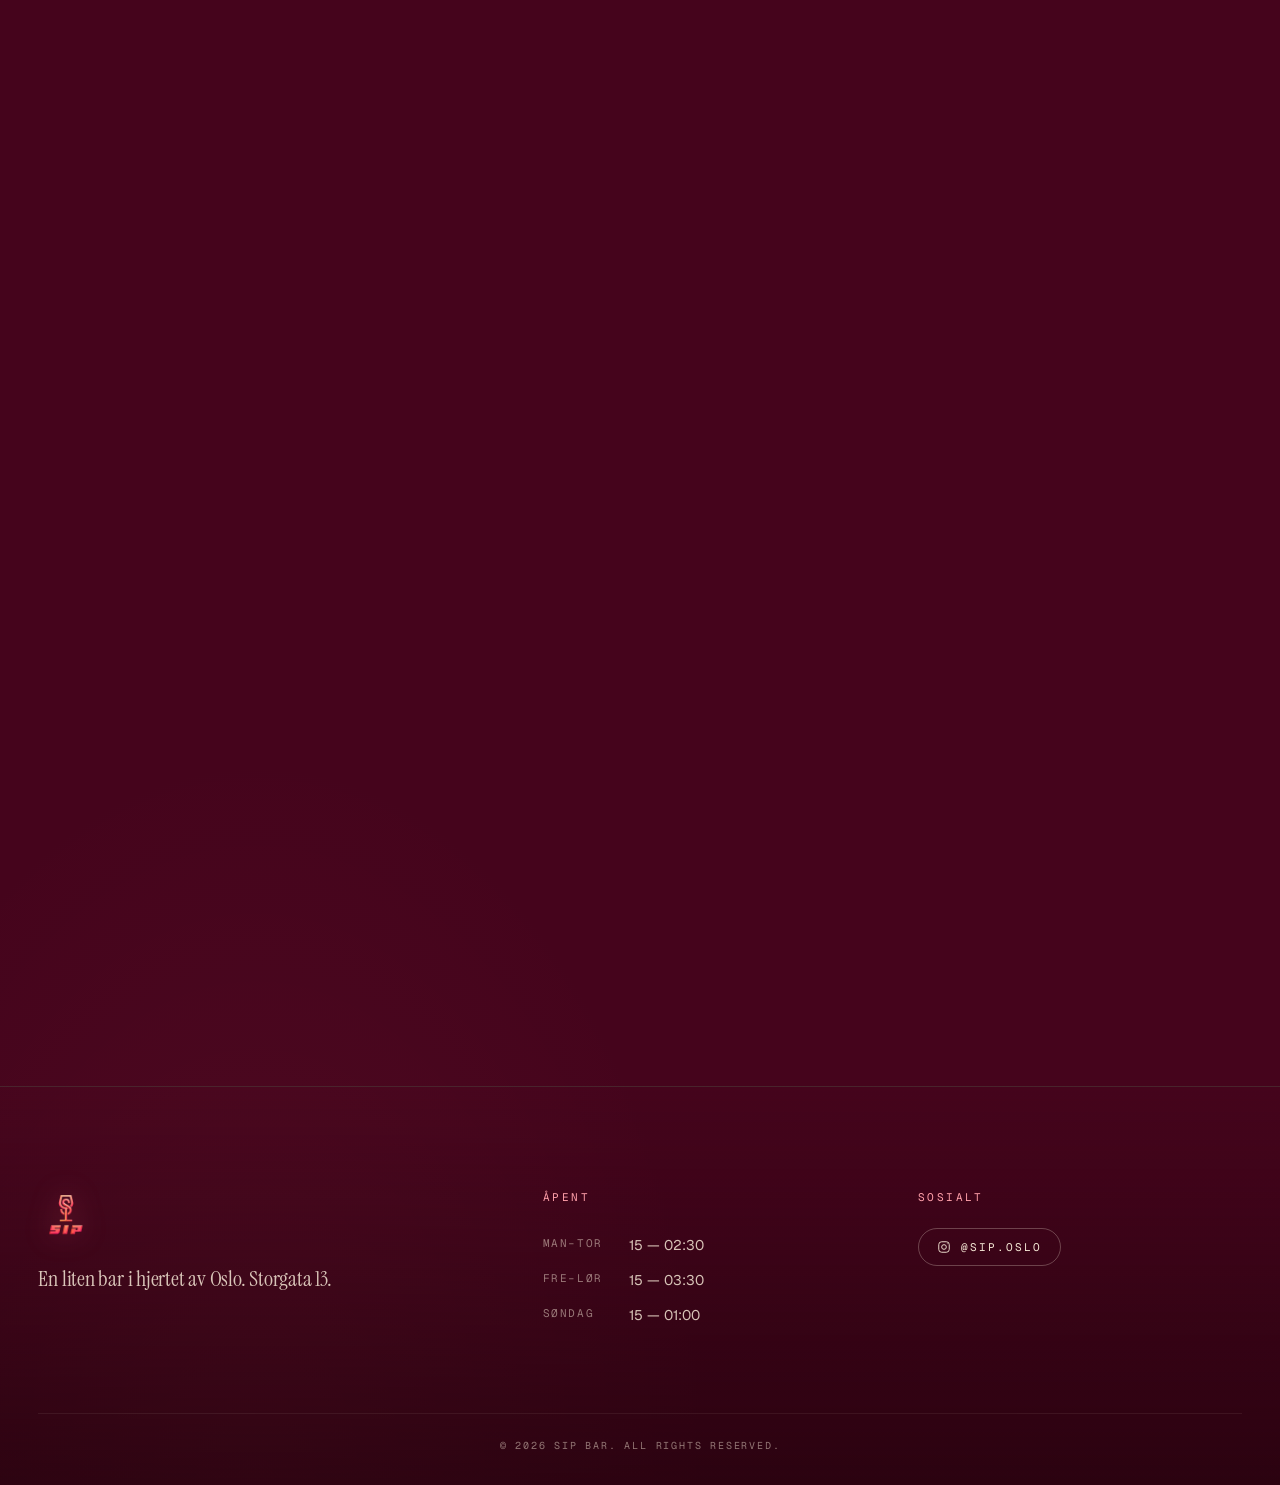
==== commit 7a64002f: "Update homepage SEO metadata: title, description, OG and Twitter tags https://claude.ai/code/session" ====
--- a/index.html
+++ b/index.html
@@ -3,8 +3,19 @@
 <head>
 <meta charset="utf-8">
 <meta name="viewport" content="width=device-width, initial-scale=1, viewport-fit=cover">
-<title>SIP — En bar i Oslo</title>
-<meta name="description" content="SIP er en stemningsfull bar i Storgata 13, Oslo. Neon, stearinlys og kvelder som varer.">
+<title>SIP Bar | Bar i Oslo sentrum</title>
+<meta name="description" content="SIP Bar er en bar i Oslo sentrum. Kvelden starter her. Se åpningstider, finn veien til oss eller send oss en melding for bordreservasjon.">
+<link rel="canonical" href="https://sipbar.no/">
+<meta property="og:type" content="website">
+<meta property="og:site_name" content="SIP Bar">
+<meta property="og:title" content="SIP Bar | Kvelden starter her">
+<meta property="og:description" content="En bar i Oslo sentrum. Drikke, musikk og stemning for kvelden.">
+<meta property="og:url" content="https://sipbar.no/">
+<meta property="og:image" content="https://sipbar.no/assets/sip-logo.png">
+<meta name="twitter:card" content="summary">
+<meta name="twitter:title" content="SIP Bar | Kvelden starter her">
+<meta name="twitter:description" content="En bar i Oslo sentrum. Drikke, musikk og stemning for kvelden.">
+<meta name="twitter:image" content="https://sipbar.no/assets/sip-logo.png">
 <link rel="preconnect" href="https://fonts.googleapis.com">
 <link rel="preconnect" href="https://fonts.gstatic.com" crossorigin>
 <link href="https://fonts.googleapis.com/css2?family=Instrument+Serif:ital@0;1&family=Geist:wght@300;400;500;600&family=Geist+Mono:wght@400;500&display=swap" rel="stylesheet">
@@ -567,7 +578,7 @@
 
 <!-- ============ NAV ============ -->
 <header class="nav">
-  <a href="index.html" class="nav-logo" aria-label="SIP Bar">
+  <a href="/" class="nav-logo" aria-label="SIP Bar">
     <img src="assets/sip-logo.png" alt="SIP">
   </a>
   <nav>
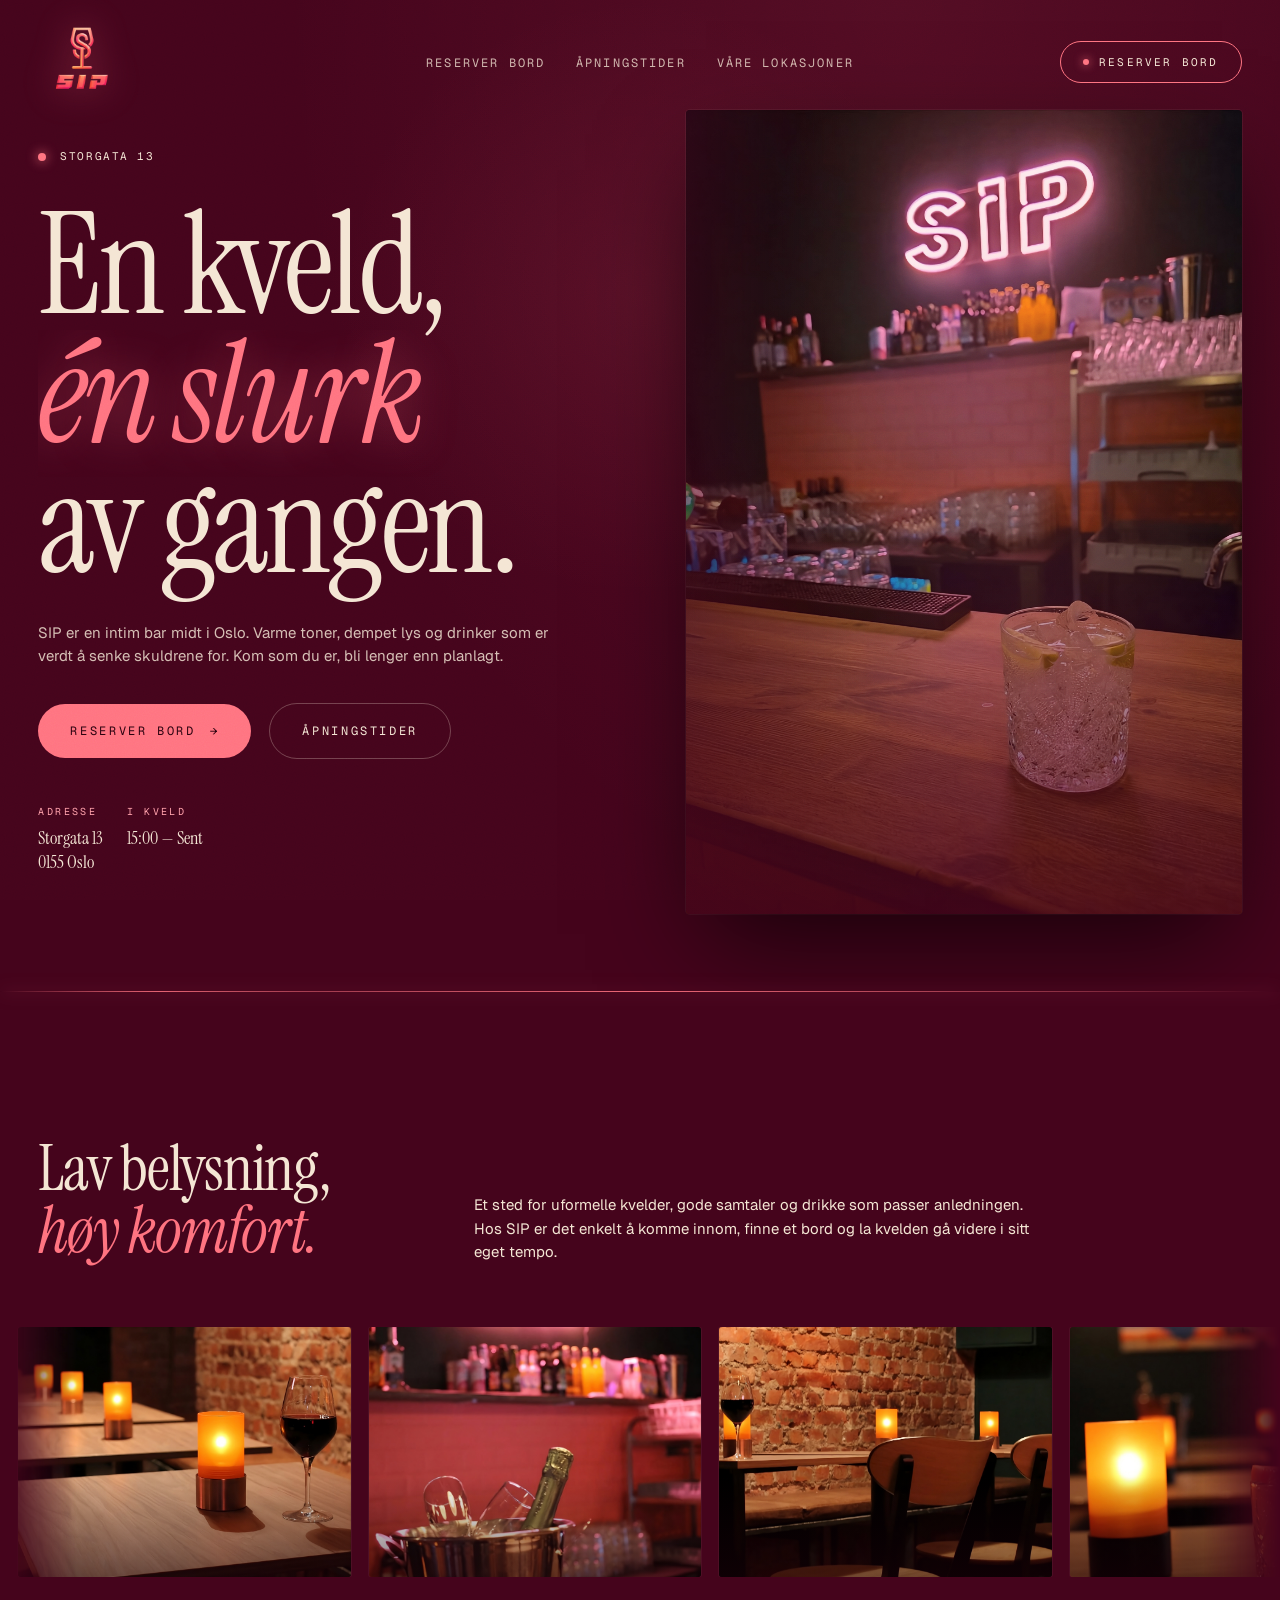
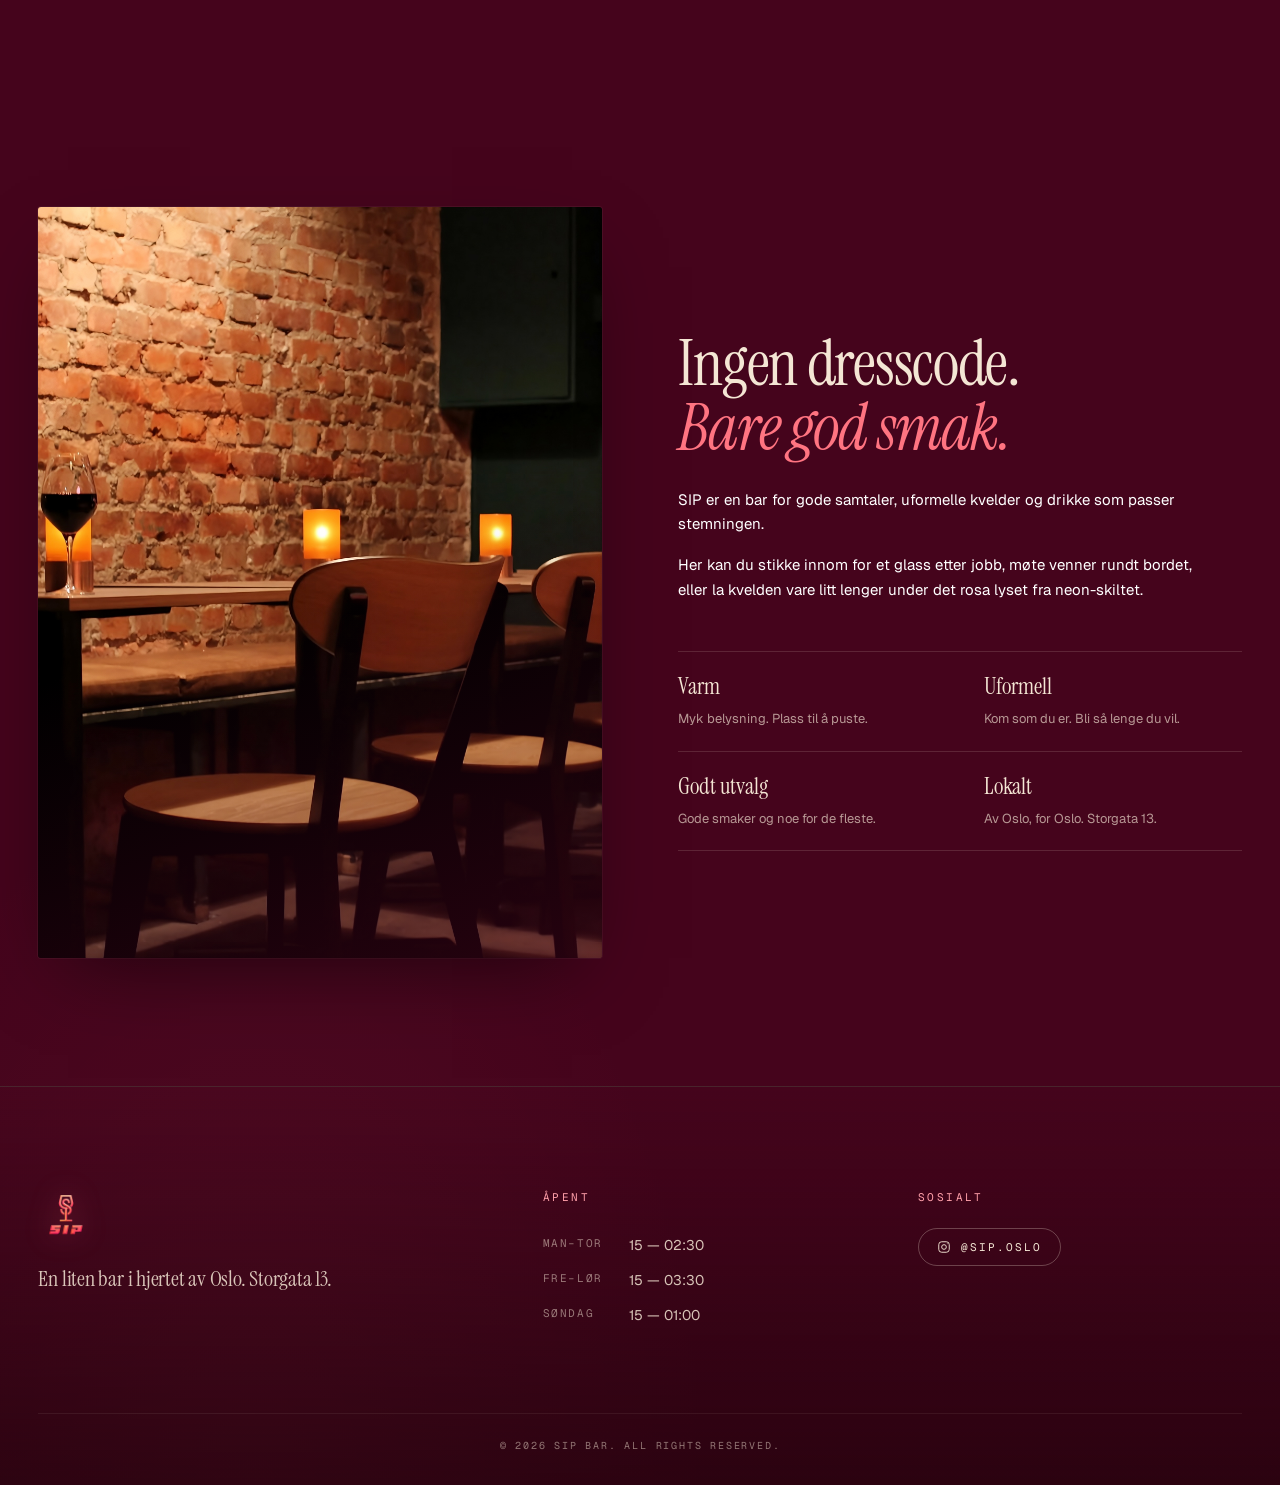
==== commit b0ad078b: "Replace nabolagsbar with bar in body copy; replace liten with intim https://claude.ai/code/session_0" ====
--- a/index.html
+++ b/index.html
@@ -627,7 +627,7 @@
       </h1>
 
       <p class="hero-lede">
-        SIP er en liten nabolagsbar midt i Oslo. Varme toner, dempet lys
+        SIP er en intim bar midt i Oslo. Varme toner, dempet lys
         og drinker som er verdt å senke skuldrene for. Kom som du er, bli lenger enn planlagt.
       </p>
 
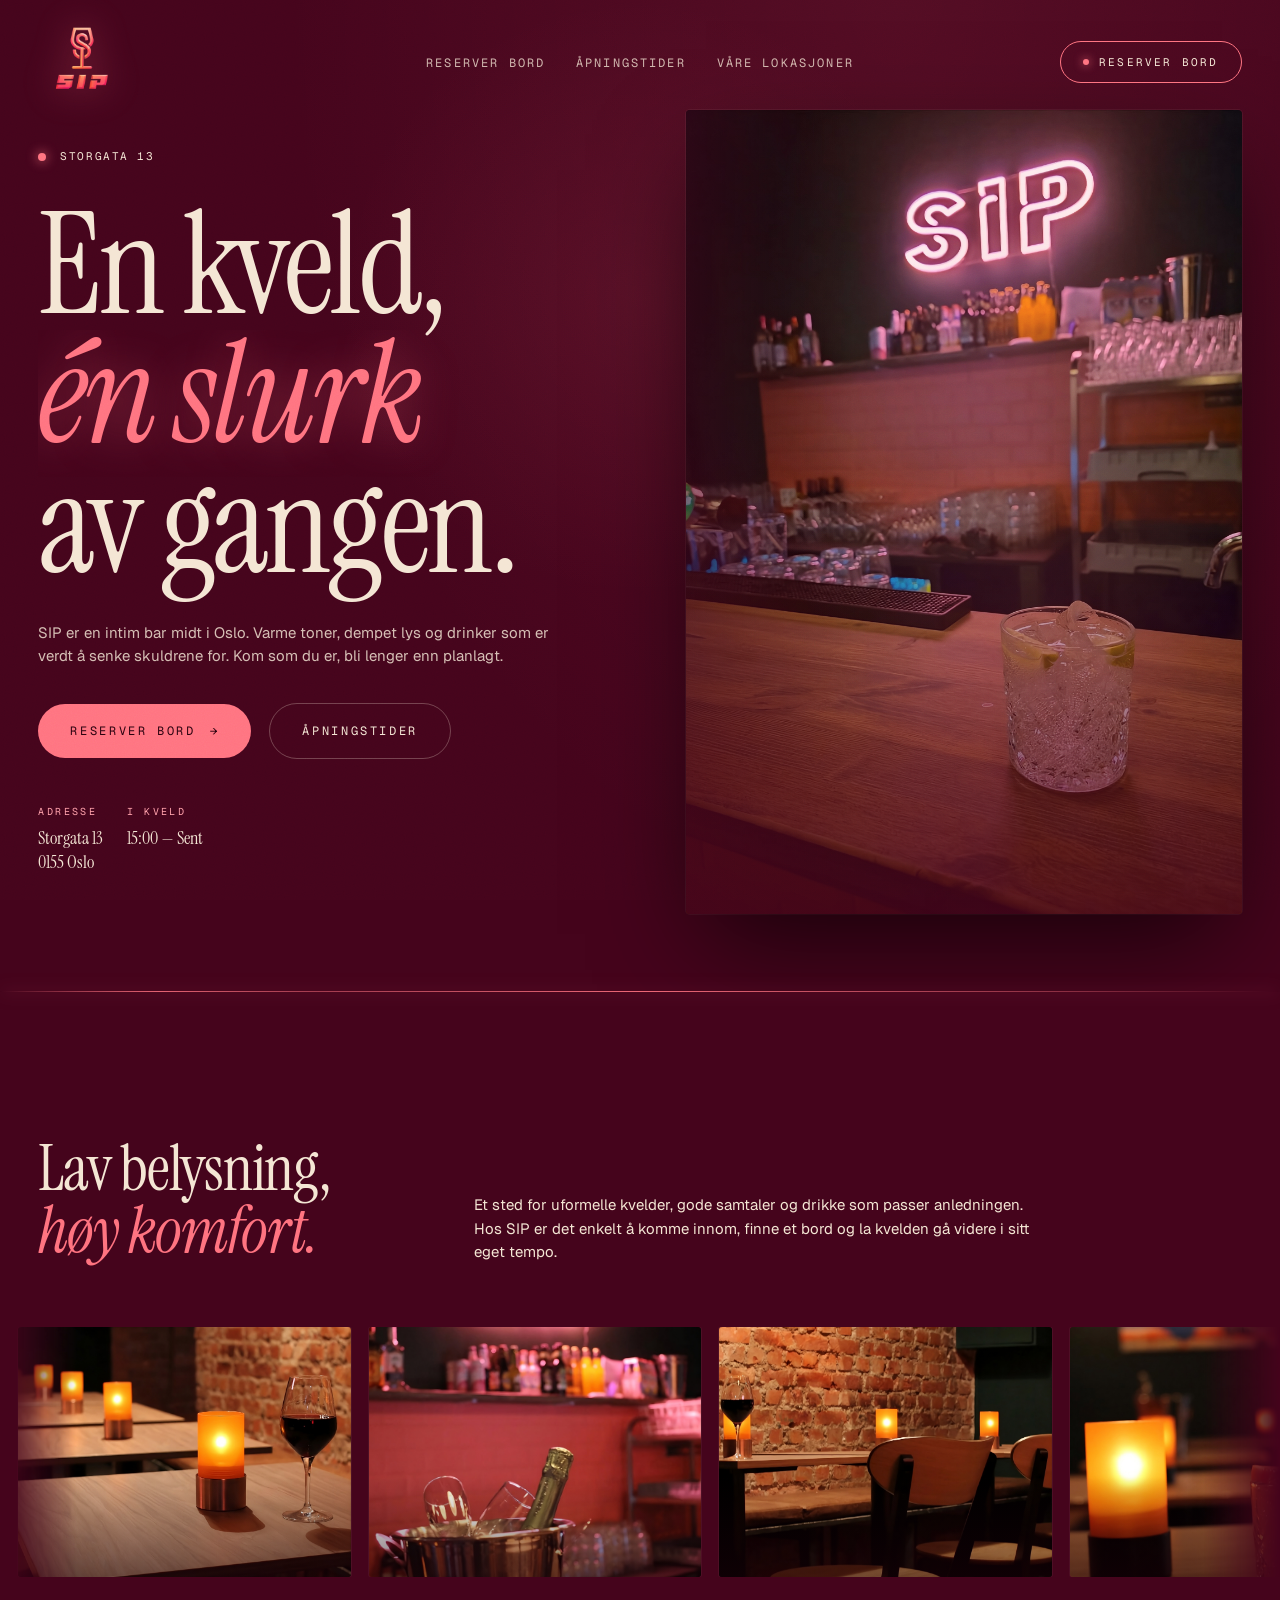
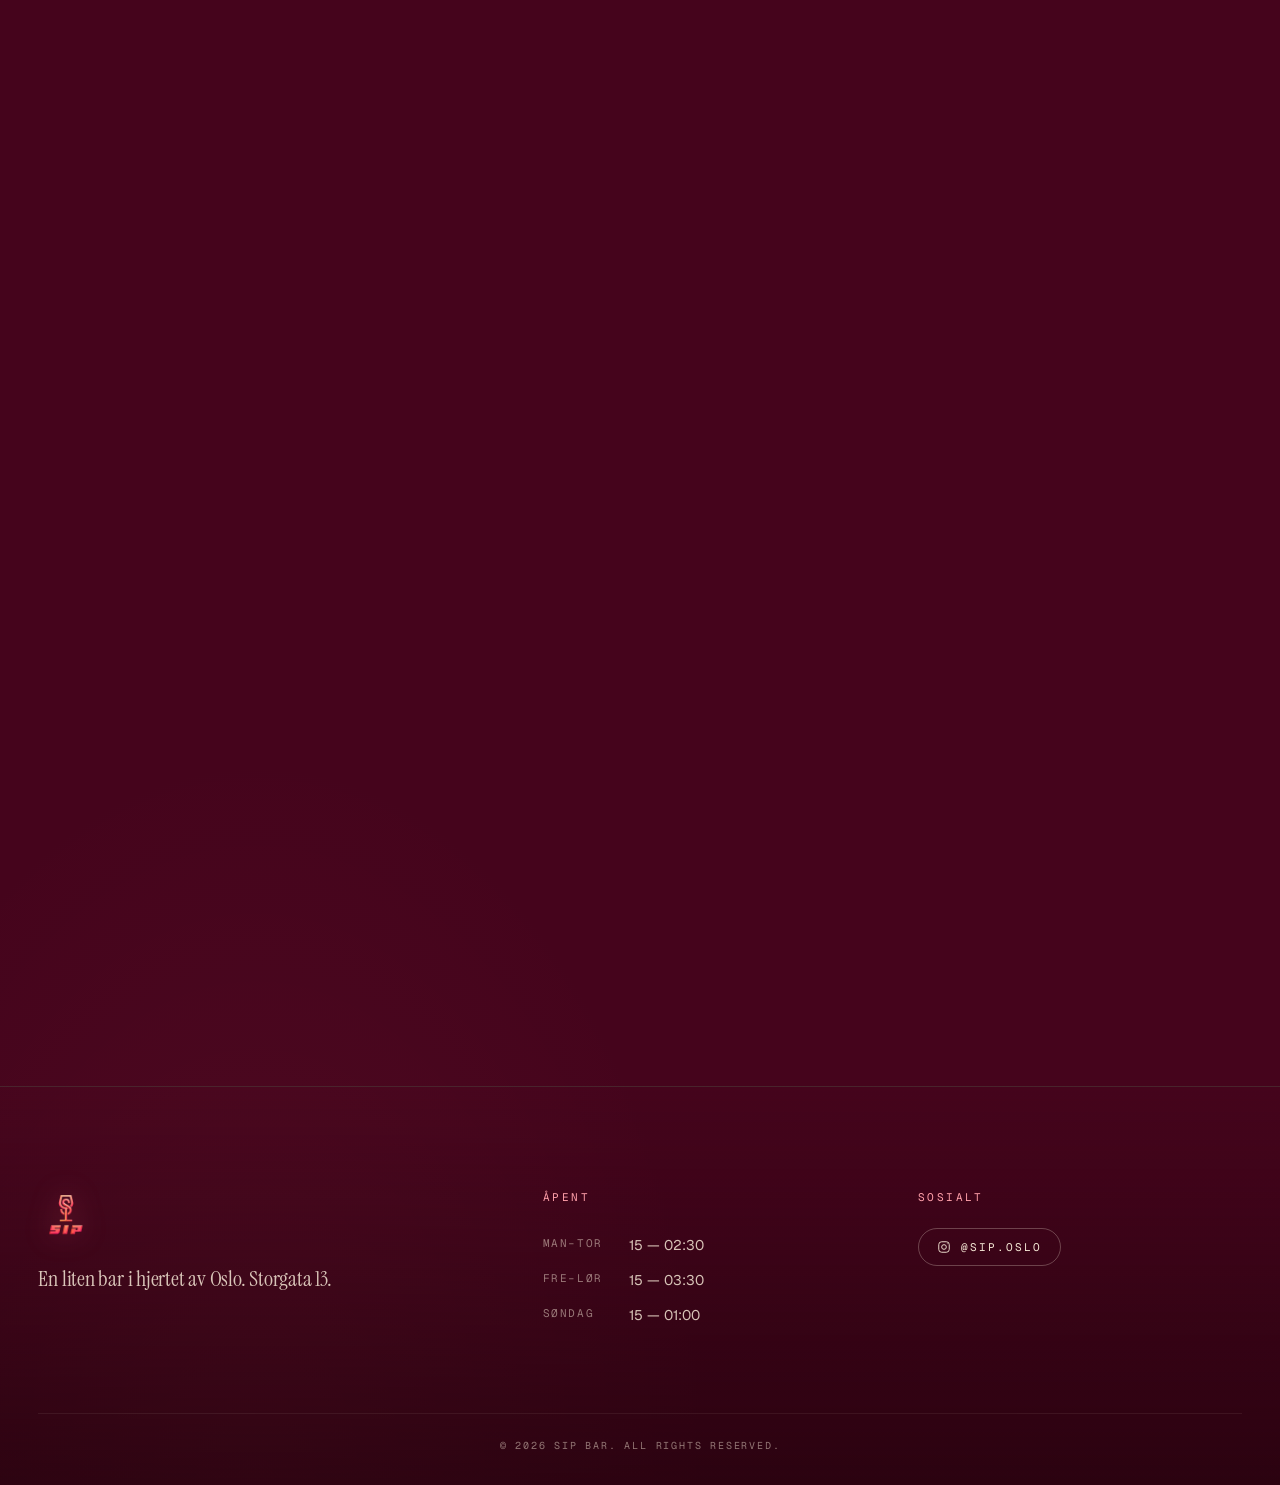
==== commit 58823859: "Replace .html links with clean URLs; add vercel.json routing All nav, CTA, and footer links now use " ====
--- a/index.html
+++ b/index.html
@@ -346,6 +346,9 @@
 }
 @media (max-width: 720px) {
   .mood-marquee { display: none; }
+  .atmosphere { padding-bottom: 0; }
+  .atmosphere .section-head { margin-bottom: 0; }
+  .philo { padding-top: 48px; }
 }
 
 /* Asymmetric photo grid (legacy — still used if .mood-grid is present) */
@@ -583,12 +586,12 @@
   </a>
   <nav>
     <ul class="nav-links">
-      <li><a href="reserver.html">Reserver Bord</a></li>
-      <li><a href="aapningstider.html">Åpningstider</a></li>
-      <li><a href="lokasjoner.html">Våre Lokasjoner</a></li>
+      <li><a href="/reserver-bord">Reserver Bord</a></li>
+      <li><a href="/apningstider">Åpningstider</a></li>
+      <li><a href="/vare-lokasjoner">Våre Lokasjoner</a></li>
     </ul>
   </nav>
-  <a href="reserver.html" class="nav-cta">
+  <a href="/reserver-bord" class="nav-cta">
     <span class="dot"></span>
     Reserver Bord
   </a>
@@ -598,9 +601,9 @@
 </header>
 
 <aside class="nav-mobile-panel">
-  <a href="reserver.html">Reserver Bord</a>
-  <a href="aapningstider.html">Åpningstider</a>
-  <a href="lokasjoner.html">Våre Lokasjoner</a>
+  <a href="/reserver-bord">Reserver Bord</a>
+  <a href="/apningstider">Åpningstider</a>
+  <a href="/vare-lokasjoner">Våre Lokasjoner</a>
 </aside>
 
 <!-- ============ HERO ============ -->
@@ -632,11 +635,11 @@
       </p>
 
       <div class="hero-cta-row">
-        <a href="reserver.html" class="btn btn--primary">
+        <a href="/reserver-bord" class="btn btn--primary">
           Reserver Bord
           <span class="arrow">→</span>
         </a>
-        <a href="aapningstider.html" class="btn btn--ghost">
+        <a href="/apningstider" class="btn btn--ghost">
           Åpningstider
         </a>
       </div>
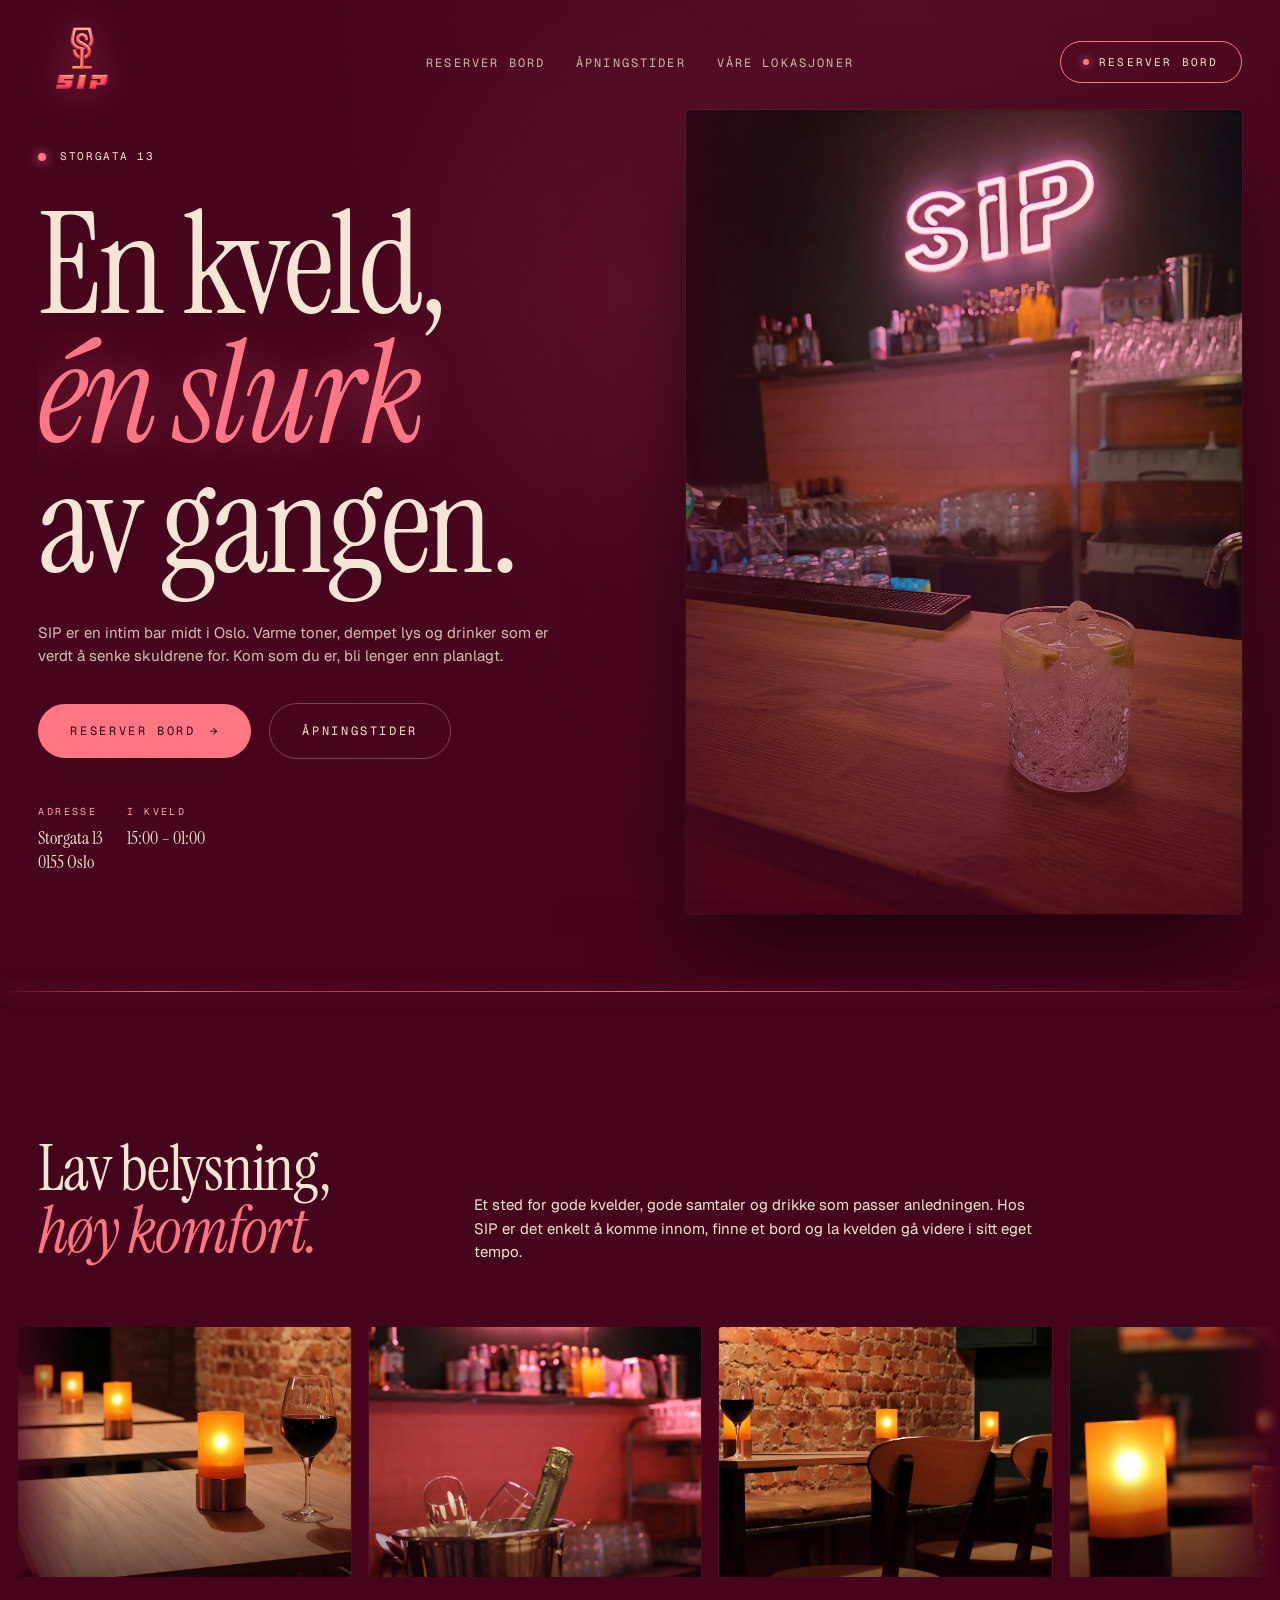
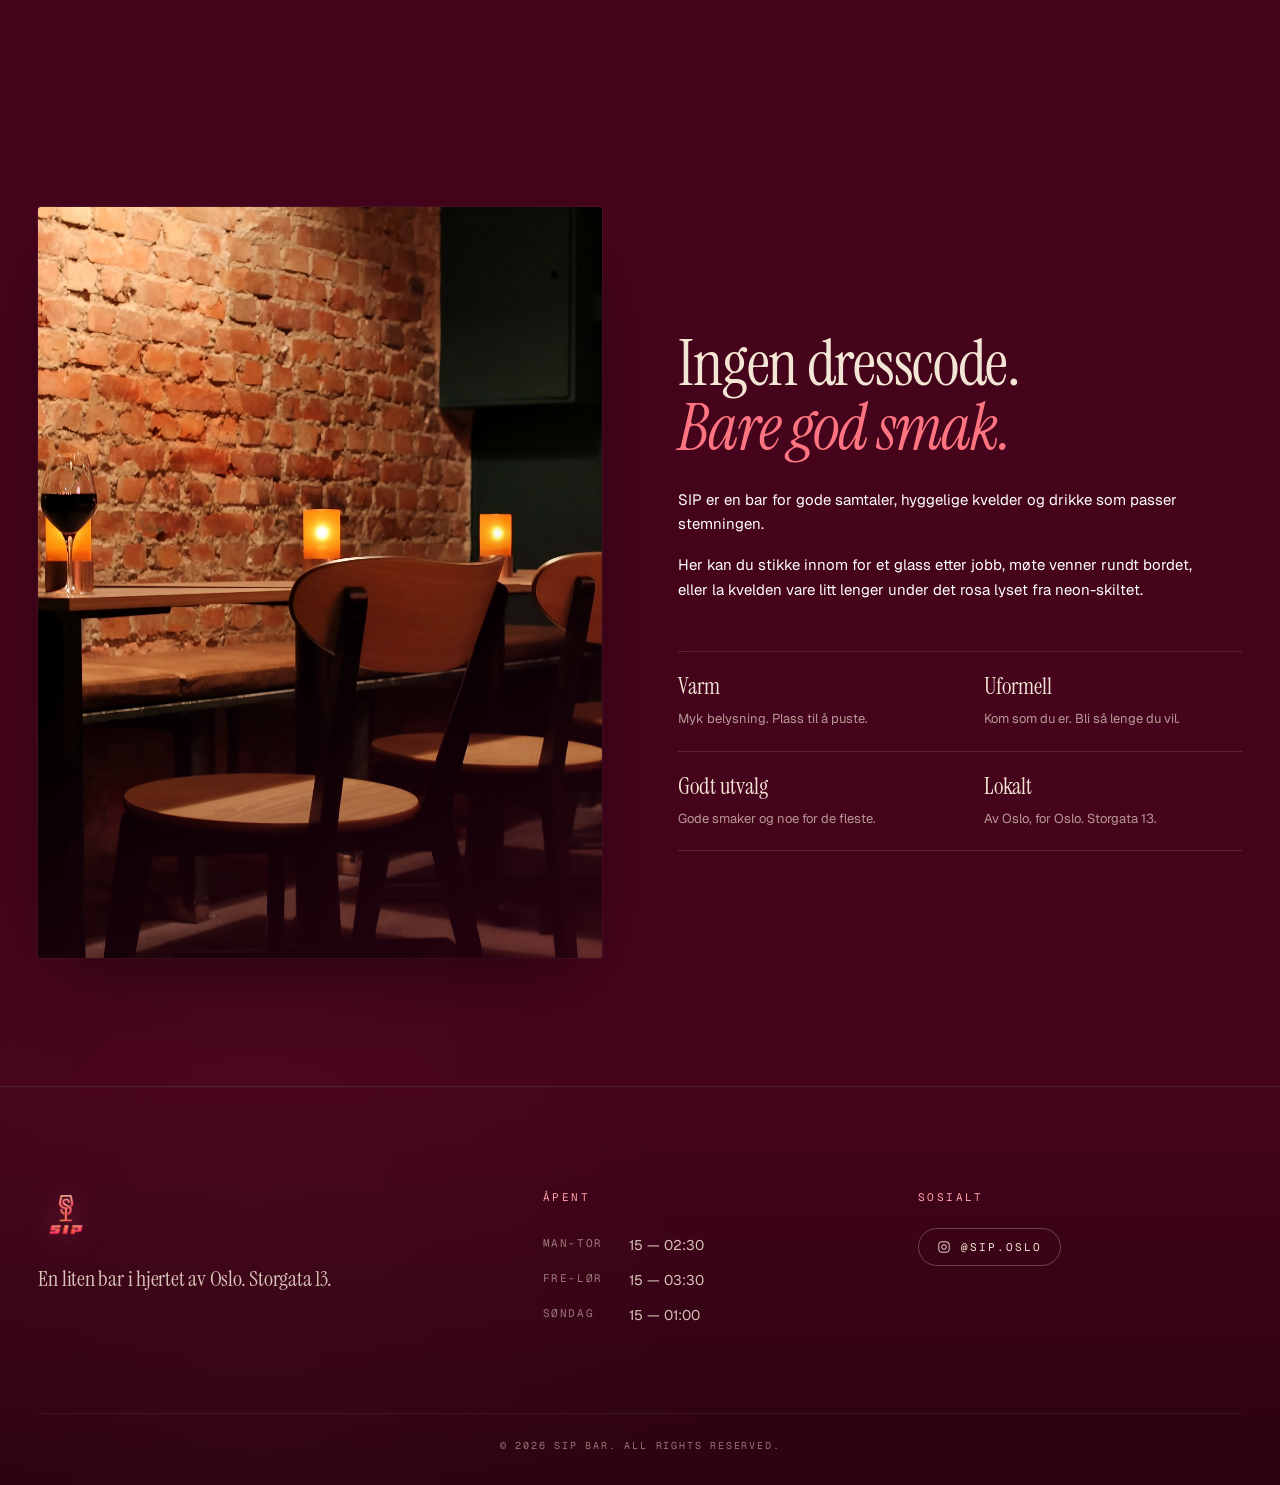
==== commit d382784a: "Five content fixes: tonight hours, uformelle, reserver page cleanup - I kveld now shows real closing" ====
--- a/index.html
+++ b/index.html
@@ -651,7 +651,7 @@
         </div>
         <div class="hero-foot-item">
           <span class="label">I kveld</span>
-          <span class="val">15:00 — Sent</span>
+          <span class="val" data-tonight-hours>15:00 – 02:30</span>
         </div>
       </div>
     </div>
@@ -676,7 +676,7 @@
       <h2>Lav belysning,<br><em>høy komfort.</em></h2>
     </div>
     <p class="reveal delay-1">
-      Et sted for uformelle kvelder, gode samtaler og drikke som passer anledningen. Hos SIP er det enkelt å komme innom, finne et bord og la kvelden gå videre i sitt eget tempo.
+      Et sted for gode kvelder, gode samtaler og drikke som passer anledningen. Hos SIP er det enkelt å komme innom, finne et bord og la kvelden gå videre i sitt eget tempo.
     </p>
   </div>
 
@@ -730,7 +730,7 @@
     <div class="philo-copy reveal delay-1">
       <h2>Ingen dresscode.<br><em>Bare god smak.</em></h2>
       <p style="color: rgb(255, 255, 255); opacity: 1;">
-        SIP er en bar for gode samtaler, uformelle kvelder og drikke som passer stemningen.
+        SIP er en bar for gode samtaler, hyggelige kvelder og drikke som passer stemningen.
       </p>
       <p style="color: rgb(255, 255, 255); opacity: 1;">
         Her kan du stikke innom for et glass etter jobb, møte venner rundt bordet, eller la kvelden vare litt lenger under det rosa lyset fra neon-skiltet.
